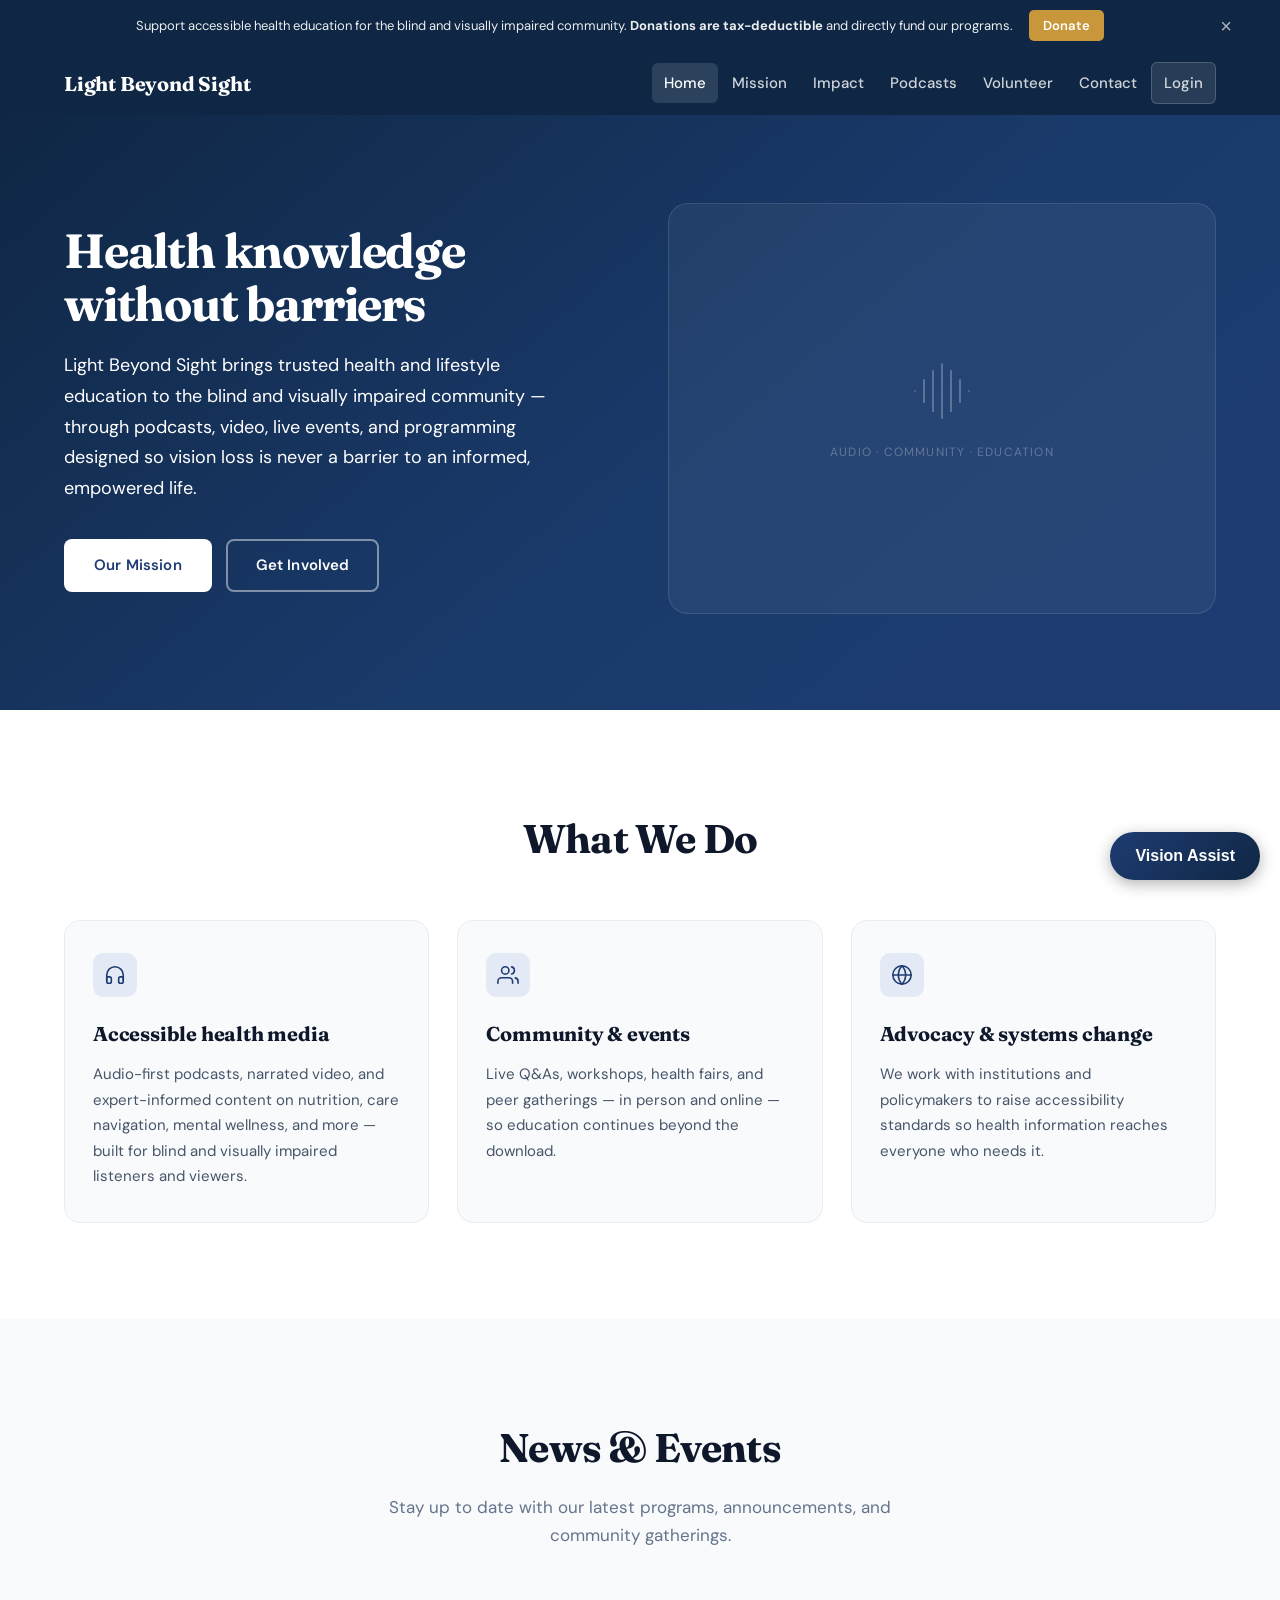
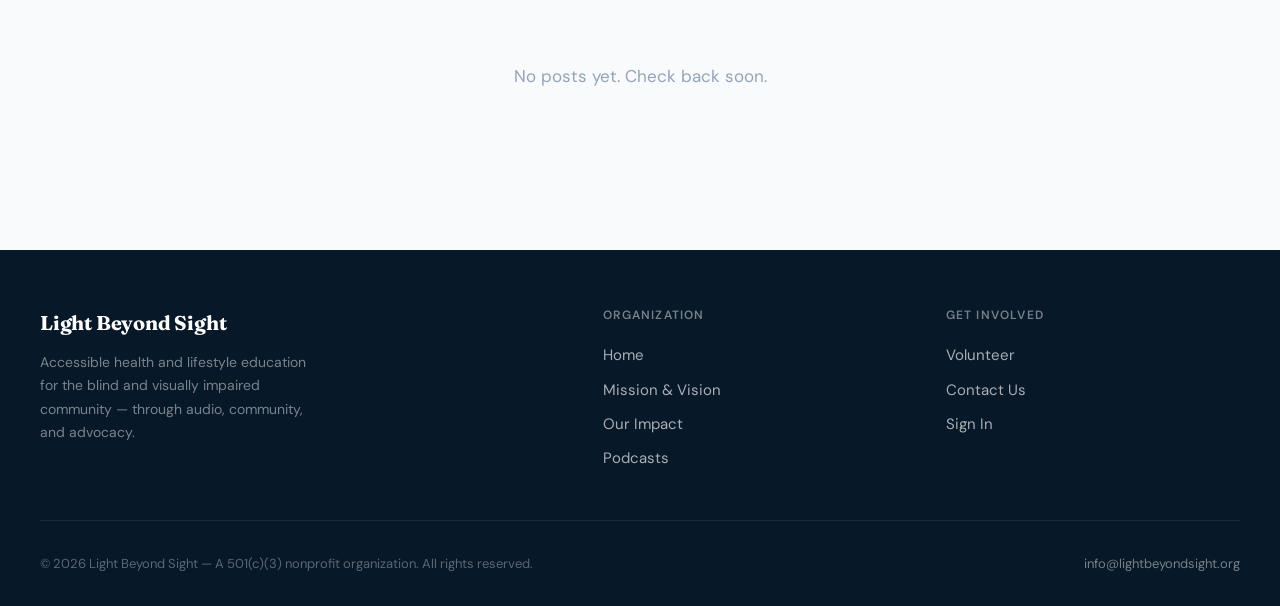
==== index.html @ b3042399 "Add podcasts page, fix login form, sync nav/footer site-wide - New podcasts.html: admin-only Add Epi" ====
<!DOCTYPE html>
<html lang="en">
<head>
    <meta charset="UTF-8">
    <meta name="viewport" content="width=device-width, initial-scale=1.0">
    <title>Light Beyond Sight — Accessible Health Education</title>
    <link rel="stylesheet" href="styles.css">
</head>
<body>
    <a href="#main" class="skip-nav">Skip to main content</a>

    <div class="donation-banner" id="donationBanner">
        <div class="donation-banner-inner">
            <p>Support accessible health education for the blind and visually impaired community. <strong>Donations are tax-deductible</strong> and directly fund our programs.</p>
            <a href="contact.html" class="donation-banner-link">Donate</a>
            <button class="donation-banner-close" id="donationBannerClose" aria-label="Dismiss donation banner">&times;</button>
        </div>
    </div>

    <header>
        <nav class="navbar">
            <div class="nav-container">
                <div class="logo">
                    <h1>Light Beyond Sight</h1>
                </div>
                <button class="nav-toggle" aria-label="Open navigation" aria-expanded="false" aria-controls="navMenu">
                    <span class="hamburger-line"></span>
                    <span class="hamburger-line"></span>
                    <span class="hamburger-line"></span>
                </button>
                <ul class="nav-menu" id="navMenu">
                    <li><a href="index.html" class="active">Home</a></li>
                    <li><a href="mission.html">Mission</a></li>
                    <li><a href="impact.html">Impact</a></li>
                    <li><a href="podcasts.html">Podcasts</a></li>
                    <li><a href="volunteer.html">Volunteer</a></li>
                    <li><a href="contact.html">Contact</a></li>
                    <li><a href="login.html" class="nav-login">Login</a></li>
                </ul>
            </div>
        </nav>
    </header>

    <main id="main">
        <section class="hero">
            <div class="hero-with-image">
                <div class="hero-content">
                    <h2 class="reveal">Health knowledge without barriers</h2>
                    <p class="reveal reveal-delay-1">Light Beyond Sight brings trusted health and lifestyle education to the blind and visually impaired community — through podcasts, video, live events, and programming designed so vision loss is never a barrier to an informed, empowered life.</p>
                    <div class="hero-buttons reveal reveal-delay-2">
                        <a href="mission.html" class="btn btn-primary">Our Mission</a>
                        <a href="volunteer.html" class="btn btn-secondary">Get Involved</a>
                    </div>
                </div>
                <div class="hero-visual reveal reveal-delay-2" aria-hidden="true">
                    <div class="hero-visual-inner">
                        <svg viewBox="0 0 64 64" stroke-linecap="round">
                            <line x1="8" y1="32" x2="8" y2="32"/>
                            <line x1="16" y1="22" x2="16" y2="42"/>
                            <line x1="24" y1="14" x2="24" y2="50"/>
                            <line x1="32" y1="8" x2="32" y2="56"/>
                            <line x1="40" y1="14" x2="40" y2="50"/>
                            <line x1="48" y1="22" x2="48" y2="42"/>
                            <line x1="56" y1="32" x2="56" y2="32"/>
                        </svg>
                        <span>Audio &middot; Community &middot; Education</span>
                    </div>
                </div>
            </div>
        </section>

        <section class="features">
            <div class="container">
                <div class="section-header reveal">
                    <h2>What We Do</h2>
                </div>
                <div class="feature-grid">
                    <div class="feature-card reveal reveal-delay-1">
                        <div class="feature-card-icon">
                            <svg viewBox="0 0 24 24" aria-hidden="true">
                                <path d="M3 18v-6a9 9 0 0 1 18 0v6"/>
                                <path d="M21 19a2 2 0 0 1-2 2h-1a2 2 0 0 1-2-2v-3a2 2 0 0 1 2-2h3z"/>
                                <path d="M3 19a2 2 0 0 0 2 2h1a2 2 0 0 0 2-2v-3a2 2 0 0 0-2-2H3z"/>
                            </svg>
                        </div>
                        <h3>Accessible health media</h3>
                        <p>Audio-first podcasts, narrated video, and expert-informed content on nutrition, care navigation, mental wellness, and more — built for blind and visually impaired listeners and viewers.</p>
                    </div>
                    <div class="feature-card reveal reveal-delay-2">
                        <div class="feature-card-icon">
                            <svg viewBox="0 0 24 24" aria-hidden="true">
                                <path d="M17 21v-2a4 4 0 0 0-4-4H5a4 4 0 0 0-4 4v2"/>
                                <circle cx="9" cy="7" r="4"/>
                                <path d="M23 21v-2a4 4 0 0 0-3-3.87"/>
                                <path d="M16 3.13a4 4 0 0 1 0 7.75"/>
                            </svg>
                        </div>
                        <h3>Community &amp; events</h3>
                        <p>Live Q&amp;As, workshops, health fairs, and peer gatherings — in person and online — so education continues beyond the download.</p>
                    </div>
                    <div class="feature-card reveal reveal-delay-3">
                        <div class="feature-card-icon">
                            <svg viewBox="0 0 24 24" aria-hidden="true">
                                <circle cx="12" cy="12" r="10"/>
                                <line x1="2" y1="12" x2="22" y2="12"/>
                                <path d="M12 2a15.3 15.3 0 0 1 4 10 15.3 15.3 0 0 1-4 10 15.3 15.3 0 0 1-4-10 15.3 15.3 0 0 1 4-10z"/>
                            </svg>
                        </div>
                        <h3>Advocacy &amp; systems change</h3>
                        <p>We work with institutions and policymakers to raise accessibility standards so health information reaches everyone who needs it.</p>
                    </div>
                </div>
            </div>
        </section>

        <section class="news-events">
            <div class="container">
                <div class="section-header reveal">
                    <h2>News &amp; Events</h2>
                    <p>Stay up to date with our latest programs, announcements, and community gatherings.</p>
                </div>

                <!-- Admin: Add Post button (shown only when logged in as admin) -->
                <div class="admin-bar" id="newsAdminBar" style="display:none;">
                    <button class="btn btn-dark" id="addPostBtn">+ Add Post</button>
                </div>

                <!-- Admin: Create Post form (hidden by default) -->
                <div class="admin-form" id="addPostForm" style="display:none;">
                    <h3>Create a Post</h3>
                    <form id="postForm" novalidate>
                        <div class="form-row">
                            <div class="form-group">
                                <label for="postType">Category *</label>
                                <select id="postType" required>
                                    <option value="news">News / Announcement</option>
                                    <option value="event">Upcoming Event</option>
                                    <option value="volunteer">Volunteer</option>
                                </select>
                            </div>
                            <div class="form-group">
                                <label for="postDate">Date *</label>
                                <input type="date" id="postDate" required>
                            </div>
                        </div>
                        <div class="form-group">
                            <label for="postTitle">Title *</label>
                            <input type="text" id="postTitle" placeholder="Post headline" required>
                        </div>
                        <div class="form-group">
                            <label for="postBody">Body *</label>
                            <textarea id="postBody" rows="4" placeholder="Post description..." required></textarea>
                        </div>
                        <div class="form-row">
                            <div class="form-group">
                                <label for="postLinkText">Link text</label>
                                <input type="text" id="postLinkText" placeholder="e.g. Learn more">
                            </div>
                            <div class="form-group">
                                <label for="postLink">Link URL</label>
                                <input type="text" id="postLink" placeholder="e.g. contact.html">
                            </div>
                        </div>
                        <div class="cta-buttons" style="justify-content:flex-start; gap:0.75rem; margin-top:0.5rem;">
                            <button type="submit" class="btn btn-dark">Publish Post</button>
                            <button type="button" class="btn btn-outline" id="cancelPostBtn">Cancel</button>
                        </div>
                    </form>
                </div>

                <!-- Posts rendered here by JS -->
                <div class="news-grid" id="newsGrid" style="display:none;"></div>
                <div class="news-empty" id="newsEmpty" style="display:none;">
                    <p>No posts yet. Check back soon.</p>
                </div>
            </div>
        </section>
    </main>

    <footer>
        <div class="footer-inner">
            <div class="footer-brand">
                <h2>Light Beyond Sight</h2>
                <p>Accessible health and lifestyle education for the blind and visually impaired community — through audio, community, and advocacy.</p>
            </div>
            <div class="footer-col">
                <h3>Organization</h3>
                <ul>
                    <li><a href="index.html">Home</a></li>
                    <li><a href="mission.html">Mission &amp; Vision</a></li>
                    <li><a href="impact.html">Our Impact</a></li>
                    <li><a href="podcasts.html">Podcasts</a></li>
                </ul>
            </div>
            <div class="footer-col">
                <h3>Get Involved</h3>
                <ul>
                    <li><a href="volunteer.html">Volunteer</a></li>
                    <li><a href="contact.html">Contact Us</a></li>
                    <li><a href="login.html">Sign In</a></li>
                </ul>
            </div>
        </div>
        <div class="footer-bottom">
            <p>&copy; 2026 Light Beyond Sight &mdash; A 501(c)(3) nonprofit organization. All rights reserved.</p>
            <a href="mailto:info@lightbeyondsight.org">info@lightbeyondsight.org</a>
        </div>
    </footer>

    <script src="main.js"></script>
    <script src="vision-assist.js"></script>
    <script>
    (function () {
        var isAdmin = window.LBSAuth && window.LBSAuth.isAdmin();

        if (isAdmin) {
            document.getElementById('newsAdminBar').style.display = 'flex';
        }

        function esc(str) {
            var d = document.createElement('div');
            d.textContent = String(str);
            return d.innerHTML;
        }

        function fmtDate(str) {
            try {
                var d = new Date(str + 'T00:00:00');
                return d.toLocaleDateString('en-US', { year: 'numeric', month: 'long', day: 'numeric' });
            } catch (e) { return str; }
        }

        function renderPosts() {
            var posts = window.LBSPosts ? window.LBSPosts.get() : [];
            var grid  = document.getElementById('newsGrid');
            var empty = document.getElementById('newsEmpty');

            if (!posts.length) {
                grid.style.display = 'none';
                empty.style.display = 'block';
                return;
            }

            empty.style.display = 'none';
            grid.style.display  = 'grid';

            grid.innerHTML = posts.map(function (p) {
                var tagClass = p.type === 'event'     ? 'news-tag--event'
                             : p.type === 'volunteer' ? 'news-tag--volunteer'
                             : 'news-tag--news';
                var tagLabel = p.type === 'event'     ? 'Event'
                             : p.type === 'volunteer' ? 'Volunteer'
                             : 'News';
                var deleteBtn = isAdmin
                    ? '<button class="news-delete-btn" data-id="' + p.id + '">Remove</button>'
                    : '';
                var linkHtml = p.link
                    ? '<a href="' + esc(p.link) + '" class="news-link">' + esc(p.linkText || 'Learn more') + '</a>'
                    : '';
                return '<article class="news-card">' +
                    '<div class="news-card-meta">' +
                        '<span class="news-tag ' + tagClass + '">' + tagLabel + '</span>' +
                        '<time datetime="' + esc(p.date) + '">' + fmtDate(p.date) + '</time>' +
                        deleteBtn +
                    '</div>' +
                    '<h3>' + esc(p.title) + '</h3>' +
                    '<p>' + esc(p.body) + '</p>' +
                    linkHtml +
                '</article>';
            }).join('');

            if (isAdmin) {
                grid.querySelectorAll('.news-delete-btn').forEach(function (btn) {
                    btn.addEventListener('click', function () {
                        if (confirm('Remove this post?')) {
                            window.LBSPosts.remove(btn.dataset.id);
                            renderPosts();
                        }
                    });
                });
            }
        }

        // Toggle add-post form
        var addPostBtn    = document.getElementById('addPostBtn');
        var addPostForm   = document.getElementById('addPostForm');
        var cancelPostBtn = document.getElementById('cancelPostBtn');

        if (addPostBtn) {
            addPostBtn.addEventListener('click', function () {
                addPostForm.style.display = addPostForm.style.display === 'none' ? 'block' : 'none';
                if (addPostForm.style.display === 'block') addPostBtn.textContent = '— Close';
                else addPostBtn.textContent = '+ Add Post';
            });
        }

        if (cancelPostBtn) {
            cancelPostBtn.addEventListener('click', function () {
                addPostForm.style.display = 'none';
                if (addPostBtn) addPostBtn.textContent = '+ Add Post';
            });
        }

        var postForm = document.getElementById('postForm');
        if (postForm) {
            postForm.addEventListener('submit', function (e) {
                e.preventDefault();
                window.LBSPosts.add({
                    type:     document.getElementById('postType').value,
                    date:     document.getElementById('postDate').value,
                    title:    document.getElementById('postTitle').value,
                    body:     document.getElementById('postBody').value,
                    linkText: document.getElementById('postLinkText').value,
                    link:     document.getElementById('postLink').value
                });
                postForm.reset();
                addPostForm.style.display = 'none';
                if (addPostBtn) addPostBtn.textContent = '+ Add Post';
                renderPosts();
            });
        }

        renderPosts();
    })();
    </script>
</body>
</html>
---- styles.css ----
@import url('https://fonts.googleapis.com/css2?family=DM+Sans:ital,opsz,wght@0,9..40,400;0,9..40,500;0,9..40,600;0,9..40,700&family=Fraunces:ital,opsz,wght@0,9..144,600;0,9..144,700&display=swap');

/* ---- Reset ---- */
*, *::before, *::after { margin: 0; padding: 0; box-sizing: border-box; }
html { scroll-behavior: smooth; }

body {
    font-family: 'DM Sans', -apple-system, BlinkMacSystemFont, 'Segoe UI', sans-serif;
    line-height: 1.65;
    color: #1e293b;
    background-color: #ffffff;
}

h1, h2, h3, h4, h5, h6 {
    font-family: 'Fraunces', Georgia, serif;
}

.container {
    max-width: 1200px;
    margin: 0 auto;
    padding: 0 24px;
}

/* ---- Accessibility ---- */
.skip-nav {
    position: absolute;
    top: -120%;
    left: 1rem;
    z-index: 9999;
    background: #1e3c72;
    color: #fff;
    padding: 0.5rem 1.125rem;
    border-radius: 0 0 8px 8px;
    font-size: 0.875rem;
    font-weight: 600;
    text-decoration: none;
    transition: top 0.2s ease;
}
.skip-nav:focus { top: 0; }

/* ---- Donation Banner ---- */
.donation-banner {
    background: #0f2744;
    color: #fff;
    padding: 0.625rem 1.5rem;
    position: relative;
    z-index: 1100;
}

.donation-banner-inner {
    max-width: 1200px;
    margin: 0 auto;
    display: flex;
    align-items: center;
    justify-content: center;
    gap: 1rem;
    padding-right: 2.5rem;
    flex-wrap: wrap;
    position: relative;
}

.donation-banner-inner p {
    font-size: 0.8125rem;
    line-height: 1.5;
    margin: 0;
    opacity: 0.92;
}

.donation-banner-link {
    display: inline-block;
    background: #c9973b;
    color: #fff;
    text-decoration: none;
    padding: 0.3rem 0.9rem;
    border-radius: 5px;
    font-size: 0.8125rem;
    font-weight: 600;
    letter-spacing: 0.01em;
    white-space: nowrap;
    flex-shrink: 0;
    transition: background 0.2s ease;
}
.donation-banner-link:hover { background: #b8852e; }

.donation-banner-close {
    position: absolute;
    right: 0;
    top: 50%;
    transform: translateY(-50%);
    background: none;
    border: none;
    color: rgba(255,255,255,0.65);
    cursor: pointer;
    font-size: 1.25rem;
    line-height: 1;
    padding: 0.375rem 0.5rem;
    border-radius: 4px;
    transition: color 0.2s, background 0.2s;
}
.donation-banner-close:hover {
    color: #fff;
    background: rgba(255,255,255,0.1);
}

/* ---- Scroll reveal ---- */
.reveal {
    opacity: 0;
    transform: translateY(18px);
    transition: opacity 0.55s ease-out, transform 0.55s ease-out;
}
.reveal.revealed { opacity: 1; transform: translateY(0); }
.reveal-delay-1 { transition-delay: 0.1s; }
.reveal-delay-2 { transition-delay: 0.2s; }
.reveal-delay-3 { transition-delay: 0.3s; }
.reveal-delay-4 { transition-delay: 0.4s; }

@media (prefers-reduced-motion: reduce) {
    .reveal { opacity: 1; transform: none; transition: none; }
}

/* ---- Navigation ---- */
.navbar {
    background: #0f2744;
    color: white;
    position: sticky;
    top: 0;
    z-index: 1000;
    transition: box-shadow 0.3s ease;
}
.navbar.scrolled { box-shadow: 0 2px 24px rgba(0,0,0,0.22); }

.nav-container {
    max-width: 1200px;
    margin: 0 auto;
    padding: 0 24px;
    display: flex;
    justify-content: space-between;
    align-items: center;
    height: 64px;
}

.logo { display: flex; align-items: center; }
.logo h1 {
    font-size: 1.25rem;
    font-weight: 700;
    color: white;
    letter-spacing: -0.01em;
}

.nav-menu {
    display: flex;
    list-style: none;
    gap: 0.125rem;
    align-items: center;
}

.nav-menu a {
    color: rgba(255,255,255,0.8);
    text-decoration: none;
    font-size: 0.9375rem;
    font-weight: 500;
    padding: 0.5rem 0.75rem;
    border-radius: 6px;
    transition: color 0.2s, background 0.2s;
    display: block;
}
.nav-menu a:hover { color: #fff; background: rgba(255,255,255,0.08); }
.nav-menu a.active { color: #fff; background: rgba(255,255,255,0.12); }

.nav-login {
    background: rgba(255,255,255,0.1) !important;
    border: 1px solid rgba(255,255,255,0.18) !important;
}
.nav-login:hover { background: rgba(255,255,255,0.18) !important; }
.nav-login.active { background: rgba(255,255,255,0.18) !important; }

/* Hamburger */
.nav-toggle {
    display: none;
    flex-direction: column;
    justify-content: center;
    gap: 5px;
    width: 38px;
    height: 38px;
    background: none;
    border: none;
    cursor: pointer;
    padding: 6px;
    border-radius: 6px;
    transition: background 0.2s;
    flex-shrink: 0;
}
.nav-toggle:hover { background: rgba(255,255,255,0.1); }

.hamburger-line {
    display: block;
    width: 22px;
    height: 2px;
    background: rgba(255,255,255,0.88);
    border-radius: 2px;
    transition: transform 0.3s ease, opacity 0.3s ease;
}
.nav-open .hamburger-line:nth-child(1) { transform: translateY(7px) rotate(45deg); }
.nav-open .hamburger-line:nth-child(2) { opacity: 0; }
.nav-open .hamburger-line:nth-child(3) { transform: translateY(-7px) rotate(-45deg); }

/* ---- Hero ---- */
.hero {
    background: linear-gradient(140deg, #0f2744 0%, #1a3a6b 55%, #1e3c72 100%);
    color: white;
    padding: 88px 0 96px;
}

.hero-with-image {
    display: grid;
    grid-template-columns: 1fr 1fr;
    gap: 3.5rem;
    align-items: center;
    max-width: 1200px;
    margin: 0 auto;
    padding: 0 24px;
}

.hero-content { position: relative; z-index: 1; }

.hero-content h2 {
    font-size: clamp(2rem, 4.5vw, 3rem);
    margin-bottom: 1.25rem;
    font-weight: 700;
    letter-spacing: -0.025em;
    line-height: 1.1;
}
.hero-content p {
    font-size: 1.125rem;
    margin-bottom: 2.25rem;
    max-width: 520px;
    opacity: 0.88;
    line-height: 1.7;
}
.hero-buttons { display: flex; gap: 0.875rem; flex-wrap: wrap; }

.hero-visual {
    position: relative;
    border-radius: 20px;
    overflow: hidden;
    aspect-ratio: 4/3;
    background: rgba(255,255,255,0.05);
    border: 1px solid rgba(255,255,255,0.1);
    display: flex;
    align-items: center;
    justify-content: center;
}

.hero-visual-inner {
    text-align: center;
    opacity: 0.3;
    pointer-events: none;
    user-select: none;
}

.hero-visual-inner svg {
    width: 72px;
    height: 72px;
    stroke: #fff;
    fill: none;
    stroke-width: 1.5;
    stroke-linecap: round;
    display: block;
    margin: 0 auto 1rem;
}

.hero-visual-inner span {
    display: block;
    font-size: 0.75rem;
    color: rgba(255,255,255,0.9);
    letter-spacing: 0.1em;
    text-transform: uppercase;
    font-family: 'DM Sans', sans-serif;
}

/* ---- Buttons ---- */
.btn {
    display: inline-block;
    padding: 0.75rem 1.75rem;
    text-decoration: none;
    border-radius: 8px;
    font-weight: 600;
    font-size: 0.9375rem;
    transition: all 0.25s ease;
    border: 2px solid transparent;
    cursor: pointer;
    letter-spacing: 0.01em;
}

.btn-primary {
    background: #fff;
    color: #1e3c72;
}
.btn-primary:hover {
    background: #f1f5f9;
    transform: translateY(-2px);
    box-shadow: 0 6px 18px rgba(0,0,0,0.14);
}

.btn-secondary {
    background: transparent;
    color: #fff;
    border-color: rgba(255,255,255,0.45);
}
.btn-secondary:hover {
    background: rgba(255,255,255,0.1);
    border-color: rgba(255,255,255,0.75);
}

.btn-dark {
    background: #1e3c72;
    color: #fff;
    border-color: transparent;
}
.btn-dark:hover {
    background: #162d58;
    transform: translateY(-2px);
    box-shadow: 0 6px 18px rgba(30,60,114,0.25);
}

.btn-outline {
    background: transparent;
    color: #1e3c72;
    border-color: #1e3c72;
}
.btn-outline:hover {
    background: #1e3c72;
    color: #fff;
}

.btn-full { width: 100%; text-align: center; }

/* ---- Section Header ---- */
.section-header {
    text-align: center;
    margin-bottom: 3rem;
}
.section-header h2 {
    font-size: clamp(1.75rem, 4vw, 2.5rem);
    color: #0f172a;
    letter-spacing: -0.02em;
    margin-bottom: 0.75rem;
}
.section-header p {
    font-size: 1.0625rem;
    color: #64748b;
    max-width: 560px;
    margin: 0 auto;
    line-height: 1.7;
}

/* ---- Features / What We Do ---- */
.features {
    padding: 96px 24px;
    background: #fff;
}

.feature-grid {
    display: grid;
    grid-template-columns: repeat(auto-fit, minmax(280px, 1fr));
    gap: 1.75rem;
}

.feature-card {
    padding: 2rem 1.75rem;
    border-radius: 16px;
    background: #f8fafc;
    border: 1px solid #e8edf5;
    transition: transform 0.3s ease, box-shadow 0.3s ease, border-color 0.3s ease;
}
.feature-card:hover {
    transform: translateY(-5px);
    box-shadow: 0 12px 32px rgba(15,39,68,0.08);
    border-color: rgba(30,60,114,0.18);
}

.feature-card-icon {
    width: 44px;
    height: 44px;
    background: #e4eaf5;
    border-radius: 10px;
    display: flex;
    align-items: center;
    justify-content: center;
    margin-bottom: 1.25rem;
    flex-shrink: 0;
}
.feature-card-icon svg {
    width: 22px;
    height: 22px;
    stroke: #1e3c72;
    fill: none;
    stroke-width: 1.75;
    stroke-linecap: round;
    stroke-linejoin: round;
}

.feature-card h3 {
    font-size: 1.25rem;
    color: #0f172a;
    margin-bottom: 0.75rem;
    letter-spacing: -0.01em;
}
.feature-card p {
    color: #475569;
    line-height: 1.7;
    font-size: 0.9375rem;
}

/* ---- Image Placeholders (legacy / generic) ---- */
.img-placeholder {
    position: relative;
    background: #f1f5f9;
    border-radius: 12px;
    display: flex;
    align-items: center;
    justify-content: center;
    overflow: hidden;
}

.img-placeholder.hero-img  { aspect-ratio: 21/9; min-height: 260px; }
.img-placeholder.card-img  { aspect-ratio: 16/10; min-height: 170px; }
.img-placeholder.square    { aspect-ratio: 1; }
.img-placeholder.wide      { aspect-ratio: 2/1; }

.img-placeholder .placeholder-icon  { display: none; }
.img-placeholder .placeholder-label {
    font-size: 0.75rem;
    font-weight: 500;
    color: #94a3b8;
    text-transform: uppercase;
    letter-spacing: 0.08em;
}

/* ---- Page Header ---- */
.page-header {
    background: linear-gradient(140deg, #0f2744 0%, #1e3c72 100%);
    color: white;
    padding: 72px 24px 80px;
    text-align: center;
}
.page-header h1 {
    font-size: clamp(2rem, 5vw, 3rem);
    margin-bottom: 0.875rem;
    letter-spacing: -0.025em;
    line-height: 1.1;
}
.subtitle {
    font-size: 1.125rem;
    opacity: 0.85;
    max-width: 560px;
    margin: 0 auto;
}

/* ---- Content Section ---- */
.content-section { padding: 80px 24px; }

/* ---- Impact Prose ---- */
.impact-prose {
    max-width: 740px;
    margin: 0 auto;
}
.impact-prose p {
    margin-bottom: 1.5rem;
    font-size: 1.0625rem;
    line-height: 1.8;
    color: #1e293b;
}
.impact-prose p:last-child { margin-bottom: 0; }

.impact-prose .impact-chunk { margin-bottom: 3rem; }
.impact-prose .impact-chunk:last-child { margin-bottom: 0; }

.impact-prose .impact-chunk h2 {
    font-size: clamp(1.25rem, 3vw, 1.625rem);
    color: #1e3c72;
    margin-bottom: 1rem;
    line-height: 1.3;
    letter-spacing: -0.015em;
}
.impact-prose .impact-chunk p { margin-bottom: 0; }

.horizons-heading {
    margin-top: 1.75rem;
    margin-bottom: 1rem;
    font-size: 1rem;
    color: #1e3c72;
    font-family: 'DM Sans', sans-serif;
    font-weight: 600;
}

.horizons-list { list-style: none; padding-left: 0; margin: 0; }
.horizons-list li {
    padding: 1rem 1.25rem;
    margin-bottom: 0.625rem;
    border-left: 3px solid #1e3c72;
    background: #f8fafc;
    border-radius: 0 10px 10px 0;
    font-size: 1rem;
    line-height: 1.65;
    color: #1e293b;
}
.horizons-list li:last-child { margin-bottom: 0; }

/* ---- Mission Page ---- */
.mission-content { max-width: 860px; margin: 0 auto; }

.mission-card {
    background: #fff;
    padding: 2.5rem;
    margin-bottom: 1.75rem;
    border-radius: 16px;
    border: 1px solid #e2e8f0;
    box-shadow: 0 2px 12px rgba(0,0,0,0.04);
    transition: box-shadow 0.3s ease;
}
.mission-card:hover { box-shadow: 0 8px 28px rgba(0,0,0,0.07); }
.mission-card:last-child { margin-bottom: 0; }

.mission-card h2 {
    color: #1e3c72;
    margin-bottom: 1.25rem;
    font-size: clamp(1.5rem, 3vw, 2rem);
    letter-spacing: -0.02em;
}
.mission-card p {
    margin-bottom: 1rem;
    font-size: 1.0625rem;
    line-height: 1.8;
    color: #1e293b;
}
.mission-card p:last-child { margin-bottom: 0; }

.values-grid {
    display: grid;
    grid-template-columns: repeat(auto-fit, minmax(240px, 1fr));
    gap: 1.25rem;
    margin-top: 2rem;
}
.value-item {
    padding: 1.5rem;
    background: #f8fafc;
    border: 1px solid #e2e8f0;
    border-radius: 12px;
}
.value-item h3 { color: #1e3c72; margin-bottom: 0.5rem; font-size: 1.0625rem; }

.approach-list { list-style: none; padding-left: 0; }
.approach-list li {
    padding: 0.875rem 1rem 0.875rem 1.25rem;
    margin-bottom: 0.625rem;
    background: #f8fafc;
    border-left: 3px solid #1e3c72;
    border-radius: 0 8px 8px 0;
    font-size: 1rem;
    color: #1e293b;
}

/* ---- Volunteer ---- */
.volunteer-intro { text-align: center; max-width: 760px; margin: 0 auto 3.5rem; }
.volunteer-intro h2 {
    font-size: clamp(1.75rem, 4vw, 2.25rem);
    color: #0f172a;
    margin-bottom: 1rem;
    letter-spacing: -0.02em;
}
.volunteer-intro p {
    font-size: 1.0625rem;
    line-height: 1.75;
    margin-bottom: 0.75rem;
    color: #475569;
}
.volunteer-intro p:last-child { margin-bottom: 0; }

.opportunities-grid {
    display: grid;
    grid-template-columns: repeat(auto-fit, minmax(320px, 1fr));
    gap: 1.75rem;
    margin-bottom: 4rem;
}

.opportunity-card {
    background: #fff;
    padding: 1.75rem;
    border-radius: 16px;
    border: 1px solid #e2e8f0;
    box-shadow: 0 2px 10px rgba(0,0,0,0.04);
    transition: transform 0.3s ease, box-shadow 0.3s ease, border-color 0.3s ease;
}
.opportunity-card:hover {
    transform: translateY(-5px);
    box-shadow: 0 12px 30px rgba(15,39,68,0.09);
    border-color: rgba(30,60,114,0.18);
}

.opportunity-card .img-placeholder { margin-bottom: 1.25rem; }

.opportunity-card h3 {
    color: #0f172a;
    margin-bottom: 0.375rem;
    font-size: 1.25rem;
    letter-spacing: -0.01em;
}
.time-commitment {
    color: #2a5298;
    font-weight: 600;
    font-size: 0.875rem;
    margin-bottom: 0.75rem;
}

.opportunity-details { list-style: none; padding-left: 0; margin-top: 1rem; }
.opportunity-details li {
    padding: 0.375rem 0 0.375rem 1.25rem;
    position: relative;
    color: #475569;
    font-size: 0.9375rem;
}
.opportunity-details li::before {
    content: "";
    position: absolute;
    left: 0;
    top: 0.75rem;
    width: 6px;
    height: 6px;
    background: #1e3c72;
    border-radius: 50%;
}

/* ---- Volunteer Benefits ---- */
.volunteer-benefits { background: #f8fafc; padding: 80px 24px; }
.volunteer-benefits h2 {
    text-align: center;
    font-size: clamp(1.75rem, 4vw, 2.25rem);
    margin-bottom: 2.5rem;
    color: #0f172a;
    letter-spacing: -0.02em;
}

.benefits-grid {
    display: grid;
    grid-template-columns: repeat(auto-fit, minmax(280px, 1fr));
    gap: 1.5rem;
}
.benefit-item {
    background: #fff;
    padding: 1.75rem;
    border-radius: 14px;
    border: 1px solid #e2e8f0;
    box-shadow: 0 2px 8px rgba(0,0,0,0.03);
}
.benefit-item h3 { color: #1e3c72; margin-bottom: 0.625rem; font-size: 1.125rem; }
.benefit-item p { color: #475569; font-size: 0.9375rem; line-height: 1.65; }

/* ---- Volunteer Application ---- */
.volunteer-application { padding: 80px 24px; }
.volunteer-application h2 {
    text-align: center;
    font-size: clamp(1.75rem, 4vw, 2.25rem);
    margin-bottom: 0.875rem;
    color: #0f172a;
    letter-spacing: -0.02em;
}
.volunteer-application > .container > p {
    text-align: center;
    font-size: 1.0625rem;
    margin-bottom: 3rem;
    max-width: 660px;
    margin-left: auto;
    margin-right: auto;
    color: #475569;
    line-height: 1.7;
}

.application-steps {
    display: grid;
    grid-template-columns: repeat(auto-fit, minmax(240px, 1fr));
    gap: 1.75rem;
    margin-bottom: 3rem;
}
.step {
    text-align: center;
    padding: 2rem 1.5rem;
    background: #f8fafc;
    border-radius: 14px;
    border: 1px solid #e2e8f0;
}
.step-number {
    width: 52px;
    height: 52px;
    background: #1e3c72;
    color: white;
    border-radius: 50%;
    display: flex;
    align-items: center;
    justify-content: center;
    font-size: 1.25rem;
    font-weight: 700;
    margin: 0 auto 1rem;
    font-family: 'DM Sans', sans-serif;
}
.step h3 { color: #0f172a; margin-bottom: 0.5rem; font-size: 1.125rem; }
.step p { color: #475569; font-size: 0.9375rem; line-height: 1.65; }

/* ---- Contact ---- */
.contact-wrapper {
    display: grid;
    grid-template-columns: 1fr 1fr;
    gap: 3rem;
    margin-bottom: 4rem;
}

.contact-info h2 {
    color: #0f172a;
    margin-bottom: 1rem;
    font-size: 2rem;
    letter-spacing: -0.02em;
}
.contact-info > p {
    margin-bottom: 2rem;
    font-size: 1.0625rem;
    line-height: 1.75;
    color: #475569;
}

.contact-details { display: flex; flex-direction: column; gap: 1.75rem; }

.contact-item { display: flex; gap: 1.25rem; align-items: flex-start; }

.contact-item-icon {
    width: 40px;
    height: 40px;
    background: #e4eaf5;
    border-radius: 10px;
    display: flex;
    align-items: center;
    justify-content: center;
    flex-shrink: 0;
}
.contact-item-icon svg {
    width: 18px;
    height: 18px;
    stroke: #1e3c72;
    fill: none;
    stroke-width: 1.75;
    stroke-linecap: round;
    stroke-linejoin: round;
}

.contact-item h3 { color: #0f172a; margin-bottom: 0.375rem; font-size: 1.0625rem; }
.contact-item p { margin-bottom: 0.375rem; color: #475569; font-size: 0.9375rem; }

.social-links { display: flex; gap: 0.625rem; flex-wrap: wrap; margin-top: 0.625rem; }
.social-link {
    color: #1e3c72;
    text-decoration: none;
    padding: 0.375rem 0.875rem;
    border: 1px solid #cbd5e1;
    border-radius: 6px;
    font-size: 0.875rem;
    font-weight: 500;
    transition: all 0.2s ease;
}
.social-link:hover { background: #1e3c72; color: white; border-color: #1e3c72; }

.contact-form-container {
    background: #f8fafc;
    padding: 2.5rem;
    border-radius: 16px;
    border: 1px solid #e2e8f0;
    box-shadow: 0 2px 14px rgba(0,0,0,0.04);
}
.contact-form-container h2 {
    color: #0f172a;
    margin-bottom: 1.5rem;
    font-size: 1.75rem;
    letter-spacing: -0.02em;
}

/* ---- Forms ---- */
.form-group { margin-bottom: 1.375rem; }
.form-group label {
    display: block;
    margin-bottom: 0.4rem;
    color: #0f172a;
    font-weight: 600;
    font-size: 0.9375rem;
}
.form-group input,
.form-group select,
.form-group textarea {
    width: 100%;
    padding: 0.6875rem 0.875rem;
    border: 1px solid #cbd5e1;
    border-radius: 8px;
    font-size: 1rem;
    font-family: inherit;
    background: #fff;
    color: #0f172a;
    transition: border-color 0.2s ease, box-shadow 0.2s ease;
}
.form-group input:focus,
.form-group select:focus,
.form-group textarea:focus {
    outline: none;
    border-color: #1e3c72;
    box-shadow: 0 0 0 3px rgba(30,60,114,0.11);
}

/* ---- Login ---- */
.login-wrapper {
    display: grid;
    grid-template-columns: repeat(auto-fit, minmax(320px, 1fr));
    gap: 2.5rem;
    max-width: 860px;
    margin: 0 auto;
}
.login-card {
    background: #fff;
    padding: 2.5rem;
    border-radius: 16px;
    border: 1px solid #e2e8f0;
    box-shadow: 0 2px 14px rgba(0,0,0,0.04);
}
.login-card h2 {
    color: #0f172a;
    margin-bottom: 0.625rem;
    font-size: 1.75rem;
    letter-spacing: -0.02em;
}
.login-description { color: #64748b; margin-bottom: 1.5rem; font-size: 0.9375rem; }

/* ---- CTA Section ---- */
.cta-section {
    background: linear-gradient(135deg, #1e3c72 0%, #2a5298 100%);
    color: white;
    padding: 80px 24px;
    text-align: center;
}
.cta-section h2 {
    font-size: clamp(1.75rem, 4vw, 2.5rem);
    margin-bottom: 1rem;
    letter-spacing: -0.02em;
}
.cta-section p {
    font-size: 1.125rem;
    margin-bottom: 2rem;
    opacity: 0.9;
    max-width: 540px;
    margin-left: auto;
    margin-right: auto;
    line-height: 1.7;
}
.cta-buttons { display: flex; gap: 0.875rem; justify-content: center; flex-wrap: wrap; }

/* ---- Footer ---- */
footer {
    background: #071828;
    color: rgba(255,255,255,0.75);
    padding: 3.5rem 24px 2rem;
}

.footer-inner {
    max-width: 1200px;
    margin: 0 auto;
    display: grid;
    grid-template-columns: 1.75fr 1fr 1fr;
    gap: 3rem;
    padding-bottom: 2.5rem;
    margin-bottom: 2rem;
    border-bottom: 1px solid rgba(255,255,255,0.07);
}

.footer-brand h2 {
    color: #fff;
    font-size: 1.25rem;
    font-weight: 700;
    margin-bottom: 0.75rem;
    letter-spacing: -0.01em;
}
.footer-brand p {
    font-size: 0.875rem;
    line-height: 1.65;
    opacity: 0.62;
    max-width: 280px;
}

.footer-col h3 {
    color: rgba(255,255,255,0.45);
    font-family: 'DM Sans', sans-serif;
    font-size: 0.75rem;
    font-weight: 600;
    letter-spacing: 0.1em;
    text-transform: uppercase;
    margin-bottom: 1rem;
}
.footer-col ul { list-style: none; padding: 0; }
.footer-col li { margin-bottom: 0.5rem; }
.footer-col a {
    color: rgba(255,255,255,0.65);
    text-decoration: none;
    font-size: 0.9375rem;
    transition: color 0.2s;
}
.footer-col a:hover { color: #fff; }

.footer-bottom {
    max-width: 1200px;
    margin: 0 auto;
    display: flex;
    justify-content: space-between;
    align-items: center;
    flex-wrap: wrap;
    gap: 0.75rem;
}
.footer-bottom p { font-size: 0.8125rem; opacity: 0.45; }
.footer-bottom a {
    color: rgba(255,255,255,0.45);
    text-decoration: none;
    font-size: 0.8125rem;
    transition: color 0.2s;
}
.footer-bottom a:hover { color: rgba(255,255,255,0.8); }

/* ---- News & Events ---- */
.news-events {
    padding: 96px 24px;
    background: #f8fafc;
}

.news-grid {
    display: grid;
    grid-template-columns: repeat(auto-fit, minmax(300px, 1fr));
    gap: 1.75rem;
}

.news-card {
    background: #fff;
    padding: 2rem;
    border-radius: 16px;
    border: 1px solid #e2e8f0;
    box-shadow: 0 2px 10px rgba(0,0,0,0.04);
    transition: transform 0.3s ease, box-shadow 0.3s ease;
    display: flex;
    flex-direction: column;
}
.news-card:hover {
    transform: translateY(-4px);
    box-shadow: 0 12px 30px rgba(15,39,68,0.09);
}

.news-card-meta {
    display: flex;
    align-items: center;
    gap: 0.75rem;
    margin-bottom: 1rem;
    flex-wrap: wrap;
}

.news-tag {
    display: inline-block;
    font-size: 0.6875rem;
    font-weight: 700;
    letter-spacing: 0.08em;
    text-transform: uppercase;
    padding: 0.25rem 0.625rem;
    border-radius: 4px;
    font-family: 'DM Sans', sans-serif;
}
.news-tag--event     { background: #1e3c72; color: #fff; }
.news-tag--news      { background: #15803d; color: #fff; }
.news-tag--volunteer { background: #c9973b; color: #fff; }

.news-card-meta time {
    font-size: 0.8125rem;
    color: #94a3b8;
    font-family: 'DM Sans', sans-serif;
}

.news-card h3 {
    font-size: 1.25rem;
    color: #0f172a;
    margin-bottom: 0.75rem;
    letter-spacing: -0.01em;
    line-height: 1.3;
}

.news-card p {
    color: #475569;
    font-size: 0.9375rem;
    line-height: 1.65;
    margin-bottom: 1.5rem;
    flex: 1;
}

.news-link {
    display: inline-flex;
    align-items: center;
    gap: 0.375rem;
    color: #1e3c72;
    text-decoration: none;
    font-size: 0.9375rem;
    font-weight: 600;
    font-family: 'DM Sans', sans-serif;
    transition: gap 0.2s ease;
}
.news-link::after {
    content: '\2192';
    display: inline-block;
    transition: transform 0.2s ease;
}
.news-link:hover::after {
    transform: translateX(4px);
}

/* ---- Admin Controls ---- */
.admin-bar {
    display: flex;
    justify-content: flex-end;
    margin-bottom: 1.75rem;
}

.admin-form {
    background: #f8fafc;
    border: 1px solid #e2e8f0;
    border-radius: 16px;
    padding: 2rem;
    margin-bottom: 2rem;
}

.admin-form h3 {
    color: #0f172a;
    margin-bottom: 1.5rem;
    font-size: 1.25rem;
    letter-spacing: -0.01em;
}

.form-row {
    display: grid;
    grid-template-columns: 1fr 1fr;
    gap: 1rem;
}

.news-empty {
    text-align: center;
    padding: 4rem 2rem;
    color: #94a3b8;
    font-size: 1.0625rem;
    grid-column: 1 / -1;
}

.news-delete-btn {
    background: none;
    border: 1px solid #fca5a5;
    color: #ef4444;
    font-size: 0.6875rem;
    font-weight: 700;
    letter-spacing: 0.05em;
    text-transform: uppercase;
    cursor: pointer;
    padding: 0.2rem 0.5rem;
    border-radius: 4px;
    font-family: 'DM Sans', sans-serif;
    margin-left: auto;
    transition: background 0.2s, color 0.2s;
}
.news-delete-btn:hover { background: #ef4444; color: #fff; border-color: #ef4444; }

/* ---- Podcasts page ---- */
.podcasts-section { padding: 80px 24px; }

.podcast-grid {
    display: grid;
    grid-template-columns: repeat(auto-fit, minmax(320px, 1fr));
    gap: 1.75rem;
    margin-top: 2rem;
}

.podcast-card {
    background: #fff;
    border: 1px solid #e2e8f0;
    border-radius: 16px;
    padding: 1.75rem;
    box-shadow: 0 2px 10px rgba(0,0,0,0.04);
    transition: transform 0.3s ease, box-shadow 0.3s ease;
}
.podcast-card:hover { transform: translateY(-4px); box-shadow: 0 10px 28px rgba(15,39,68,0.08); }

.podcast-card-header {
    display: flex;
    align-items: flex-start;
    justify-content: space-between;
    margin-bottom: 0.75rem;
    gap: 0.5rem;
}

.podcast-meta {
    display: flex;
    gap: 0.75rem;
    align-items: center;
    font-size: 0.8125rem;
    color: #94a3b8;
    font-family: 'DM Sans', sans-serif;
    margin-bottom: 0.75rem;
}

.podcast-card h3 {
    font-size: 1.25rem;
    color: #0f172a;
    letter-spacing: -0.01em;
    margin-bottom: 0.625rem;
    line-height: 1.3;
}

.podcast-card p {
    color: #475569;
    font-size: 0.9375rem;
    line-height: 1.65;
    margin-bottom: 1.25rem;
}

.podcast-audio {
    width: 100%;
    height: 40px;
    border-radius: 6px;
    accent-color: #1e3c72;
}

.podcasts-empty {
    text-align: center;
    padding: 5rem 2rem;
    color: #94a3b8;
    font-size: 1.0625rem;
}

.podcast-ep-number {
    font-size: 0.8125rem;
    font-weight: 600;
    color: #1e3c72;
    font-family: 'DM Sans', sans-serif;
}

.podcast-duration {
    font-size: 0.8125rem;
    color: #94a3b8;
    font-family: 'DM Sans', sans-serif;
    margin-left: auto;
}

@media (max-width: 600px) {
    .form-row { grid-template-columns: 1fr; }
}

/* ---- Content with image layout ---- */
.content-with-image {
    display: flex;
    gap: 2.5rem;
    align-items: center;
    margin-bottom: 2rem;
}
.content-with-image .text-block { flex: 1; }
.content-with-image .img-block { flex: 0 0 42%; }
.content-with-image .img-block .img-placeholder { width: 100%; }

/* ---- Responsive ---- */
@media (max-width: 900px) {
    .footer-inner { grid-template-columns: 1fr 1fr; }
    .footer-brand { grid-column: 1 / -1; }
}

@media (max-width: 768px) {
    .nav-toggle { display: flex; }

    .nav-menu {
        display: none;
        position: absolute;
        top: 64px;
        left: 0;
        right: 0;
        background: #0f2744;
        padding: 0.75rem 1rem 1.25rem;
        flex-direction: column;
        gap: 0.25rem;
        border-top: 1px solid rgba(255,255,255,0.07);
        box-shadow: 0 14px 30px rgba(0,0,0,0.22);
        z-index: 999;
    }
    .nav-open .nav-menu { display: flex; }

    .hero-with-image {
        grid-template-columns: 1fr;
        gap: 2rem;
    }
    .hero-visual { aspect-ratio: 16/7; }

    .contact-wrapper { grid-template-columns: 1fr; }
    .footer-inner { grid-template-columns: 1fr; gap: 2rem; }
    .footer-bottom { flex-direction: column; align-items: flex-start; }
    .content-with-image { flex-direction: column; }
    .content-with-image .img-block { flex: 1 1 auto; width: 100%; }
    .opportunities-grid { grid-template-columns: 1fr; }
}

@media (max-width: 480px) {
    .hero { padding: 64px 0 72px; }
    .features { padding: 72px 16px; }
    .content-section { padding: 64px 16px; }
    .page-header { padding: 56px 16px 64px; }
    .contact-form-container { padding: 1.75rem; }
    .mission-card { padding: 1.75rem; }
    .volunteer-benefits,
    .volunteer-application,
    .cta-section { padding-left: 16px; padding-right: 16px; }
    footer { padding-left: 16px; padding-right: 16px; }
    .donation-banner { padding: 0.625rem 1rem; }
}
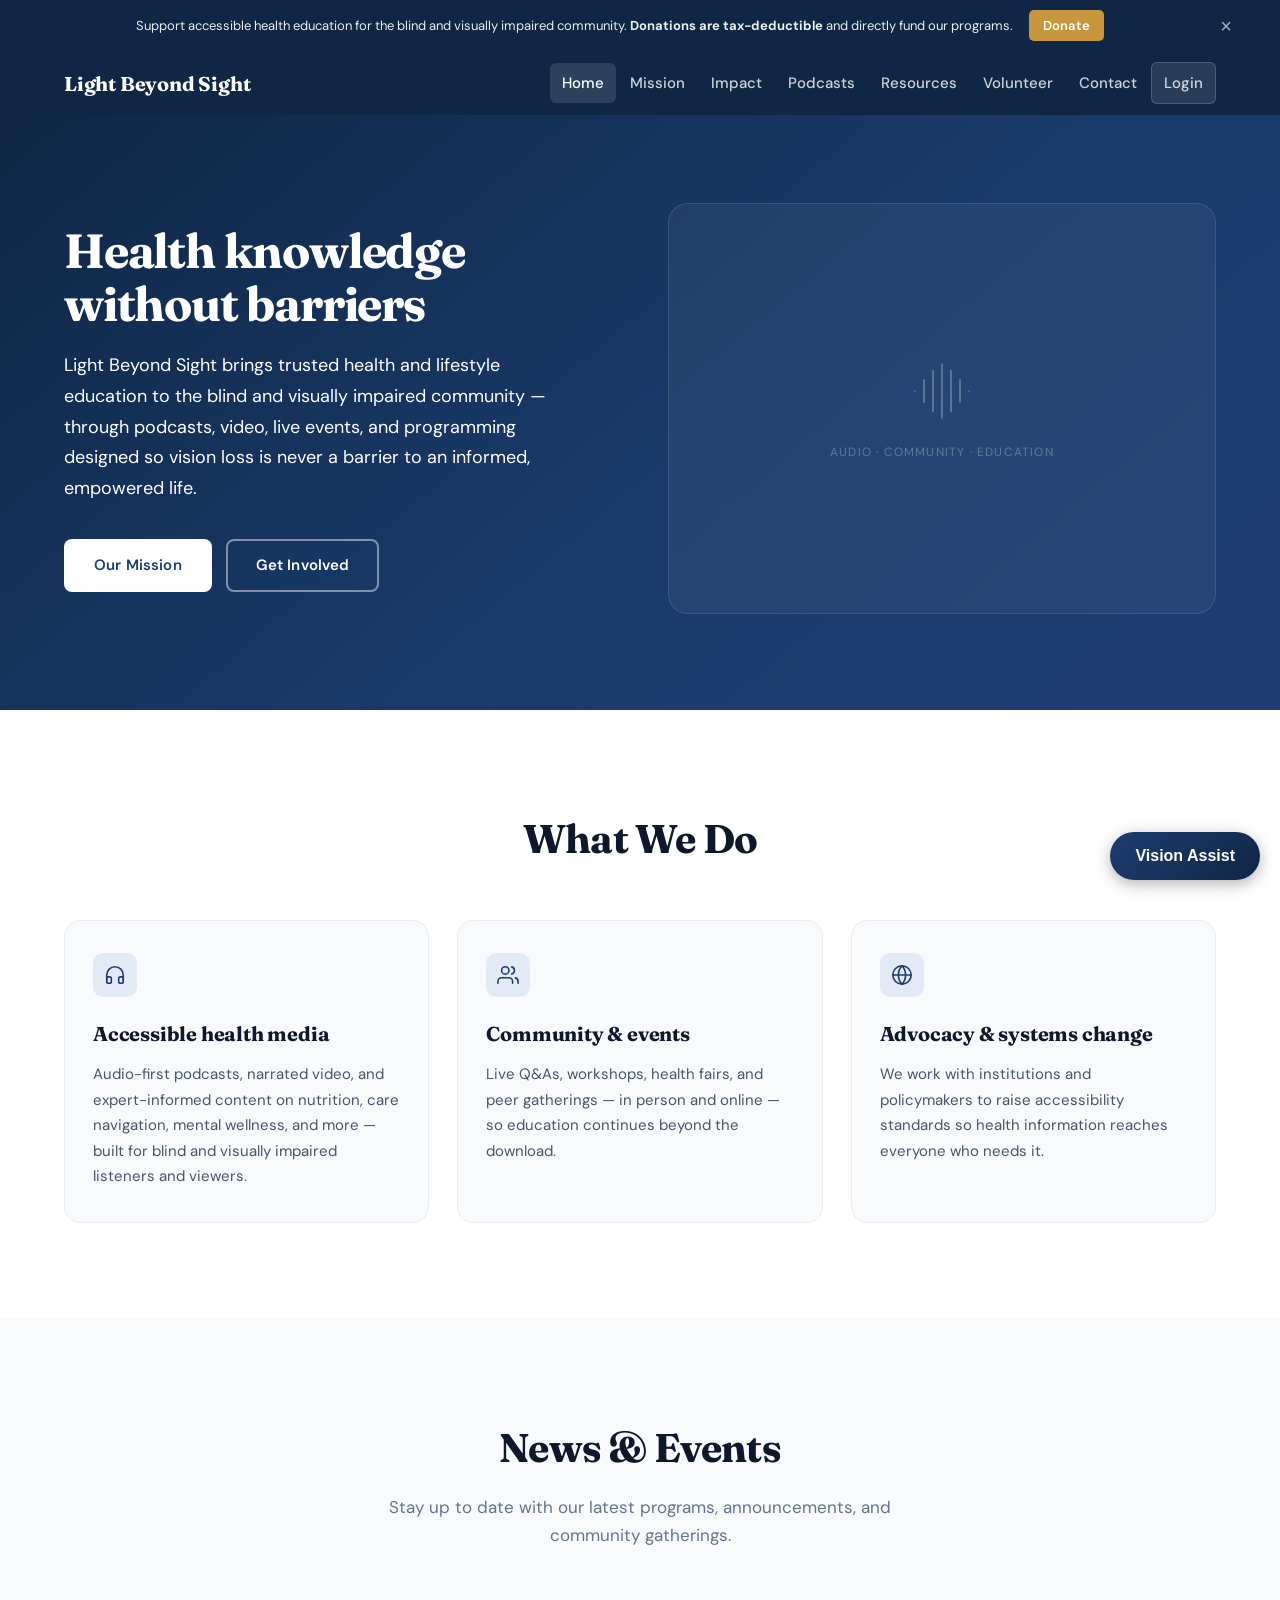
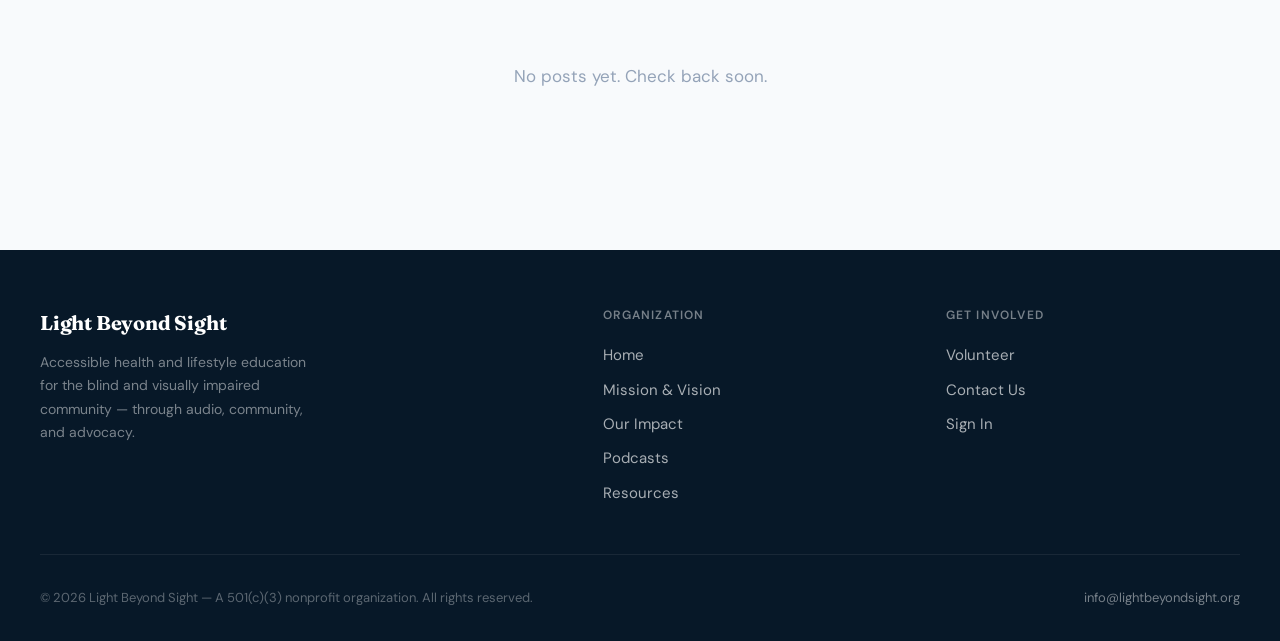
==== commit 702d7906: "Add Resources page, professional 2FA login, and full admin dashboard - resources.html: video/photo/d" ====
--- a/index.html
+++ b/index.html
@@ -33,6 +33,7 @@
                     <li><a href="mission.html">Mission</a></li>
                     <li><a href="impact.html">Impact</a></li>
                     <li><a href="podcasts.html">Podcasts</a></li>
+                    <li><a href="resources.html">Resources</a></li>
                     <li><a href="volunteer.html">Volunteer</a></li>
                     <li><a href="contact.html">Contact</a></li>
                     <li><a href="login.html" class="nav-login">Login</a></li>
@@ -190,6 +191,7 @@
                     <li><a href="mission.html">Mission &amp; Vision</a></li>
                     <li><a href="impact.html">Our Impact</a></li>
                     <li><a href="podcasts.html">Podcasts</a></li>
+                    <li><a href="resources.html">Resources</a></li>
                 </ul>
             </div>
             <div class="footer-col">
--- a/styles.css
+++ b/styles.css
@@ -1218,3 +1218,770 @@
     footer { padding-left: 16px; padding-right: 16px; }
     .donation-banner { padding: 0.625rem 1rem; }
 }
+
+/* ================================================================
+   LOGIN PAGE — Professional split layout & multi-step flow
+   ================================================================ */
+
+.login-page-body { background: #fff; }
+
+.login-split {
+    display: grid;
+    grid-template-columns: 1fr 1fr;
+    min-height: 100vh;
+}
+
+.login-brand-panel {
+    background: linear-gradient(150deg, #0f2744 0%, #1e3c72 100%);
+    display: flex;
+    flex-direction: column;
+    justify-content: center;
+    padding: 4rem 3.5rem;
+    color: #fff;
+    position: sticky;
+    top: 0;
+    height: 100vh;
+}
+
+.login-brand-logo {
+    font-family: 'Fraunces', serif;
+    font-size: 1.5rem;
+    font-weight: 700;
+    color: #fff;
+    margin-bottom: 3rem;
+    letter-spacing: -0.02em;
+}
+
+.login-brand-panel h2 {
+    font-family: 'Fraunces', serif;
+    font-size: clamp(1.75rem, 2.5vw, 2.5rem);
+    font-weight: 700;
+    color: #fff;
+    line-height: 1.2;
+    margin-bottom: 1rem;
+}
+
+.login-brand-panel > p {
+    color: rgba(255,255,255,0.65);
+    font-size: 1rem;
+    line-height: 1.7;
+    max-width: 340px;
+}
+
+.login-brand-features {
+    margin-top: 2.5rem;
+    display: flex;
+    flex-direction: column;
+    gap: 1rem;
+}
+
+.login-brand-feature {
+    display: flex;
+    align-items: center;
+    gap: 0.75rem;
+    color: rgba(255,255,255,0.8);
+    font-size: 0.9375rem;
+    font-family: 'DM Sans', sans-serif;
+}
+
+.login-brand-feature svg { flex-shrink: 0; stroke: #c9973b; }
+
+.login-form-panel {
+    background: #fff;
+    display: flex;
+    flex-direction: column;
+    justify-content: center;
+    padding: 3rem 4rem;
+    overflow-y: auto;
+}
+
+.login-form-inner {
+    max-width: 400px;
+    width: 100%;
+    margin: 0 auto;
+}
+
+.login-form-header { margin-bottom: 2rem; }
+
+.login-form-header h2 {
+    font-size: 1.75rem;
+    color: #0f2744;
+    margin-bottom: 0.375rem;
+}
+
+.login-form-header p {
+    color: #64748b;
+    font-size: 0.9375rem;
+}
+
+.auth-tabs {
+    display: flex;
+    border-bottom: 2px solid #e2e8f0;
+    margin-bottom: 2rem;
+}
+
+.auth-tab-btn {
+    background: none;
+    border: none;
+    padding: 0.75rem 1.25rem;
+    font-size: 0.9375rem;
+    font-weight: 600;
+    color: #94a3b8;
+    cursor: pointer;
+    border-bottom: 2px solid transparent;
+    margin-bottom: -2px;
+    transition: color 0.2s, border-color 0.2s;
+    font-family: 'DM Sans', sans-serif;
+}
+
+.auth-tab-btn.active { color: #1e3c72; border-bottom-color: #1e3c72; }
+
+.login-step { display: none; }
+.login-step.active { display: block; }
+
+.step-back-btn {
+    background: none;
+    border: none;
+    color: #1e3c72;
+    cursor: pointer;
+    font-size: 0.875rem;
+    font-weight: 600;
+    padding: 0;
+    display: flex;
+    align-items: center;
+    gap: 0.375rem;
+    margin-bottom: 1.5rem;
+    font-family: 'DM Sans', sans-serif;
+}
+.step-back-btn:hover { text-decoration: underline; }
+
+.login-email-display {
+    background: #f0f4ff;
+    border: 1px solid #c7d2fe;
+    border-radius: 8px;
+    padding: 0.625rem 0.875rem;
+    font-size: 0.9375rem;
+    color: #1e3c72;
+    display: flex;
+    align-items: center;
+    justify-content: space-between;
+    margin-bottom: 1.5rem;
+    font-family: 'DM Sans', sans-serif;
+}
+
+.login-email-change {
+    background: none;
+    border: none;
+    color: #1e3c72;
+    cursor: pointer;
+    font-size: 0.8125rem;
+    font-weight: 600;
+    font-family: 'DM Sans', sans-serif;
+    text-decoration: underline;
+}
+
+.password-field-wrap { position: relative; }
+
+.password-field-wrap input { padding-right: 2.75rem; }
+
+.password-toggle {
+    position: absolute;
+    right: 0.875rem;
+    top: 50%;
+    transform: translateY(-50%);
+    background: none;
+    border: none;
+    cursor: pointer;
+    color: #94a3b8;
+    padding: 0;
+    display: flex;
+    align-items: center;
+    line-height: 1;
+}
+.password-toggle:hover { color: #1e3c72; }
+.password-toggle svg { display: block; }
+
+.remember-row {
+    display: flex;
+    align-items: center;
+    justify-content: space-between;
+    margin-bottom: 1.5rem;
+}
+
+.remember-check {
+    display: flex;
+    align-items: center;
+    gap: 0.5rem;
+    font-size: 0.875rem;
+    color: #475569;
+    cursor: pointer;
+    font-family: 'DM Sans', sans-serif;
+}
+
+.forgot-link {
+    font-size: 0.875rem;
+    color: #1e3c72;
+    text-decoration: none;
+    font-weight: 500;
+}
+.forgot-link:hover { text-decoration: underline; }
+
+.btn-full { width: 100%; justify-content: center; }
+
+/* OTP / 2FA input */
+.otp-wrap {
+    display: flex;
+    gap: 0.5rem;
+    justify-content: center;
+    margin: 1.5rem 0;
+}
+
+.otp-digit {
+    width: 48px;
+    height: 56px;
+    text-align: center;
+    font-size: 1.5rem;
+    font-weight: 700;
+    border: 2px solid #e2e8f0;
+    border-radius: 8px;
+    color: #0f2744;
+    background: #f8fafc;
+    transition: border-color 0.2s;
+    font-family: 'DM Sans', sans-serif;
+    -moz-appearance: textfield;
+}
+.otp-digit::-webkit-inner-spin-button,
+.otp-digit::-webkit-outer-spin-button { -webkit-appearance: none; margin: 0; }
+.otp-digit:focus { outline: none; border-color: #1e3c72; background: #fff; }
+
+.totp-timer {
+    text-align: center;
+    font-size: 0.8125rem;
+    color: #94a3b8;
+    font-family: 'DM Sans', sans-serif;
+    margin-bottom: 1rem;
+}
+
+.totp-setup-qr { text-align: center; margin: 1.25rem 0; }
+.totp-setup-qr img { border: 1px solid #e2e8f0; border-radius: 8px; padding: 8px; background: #fff; }
+
+.totp-secret-box {
+    background: #f8fafc;
+    border: 1px solid #e2e8f0;
+    border-radius: 6px;
+    padding: 0.625rem 1rem;
+    font-family: 'Courier New', monospace;
+    font-size: 0.875rem;
+    letter-spacing: 0.08em;
+    text-align: center;
+    color: #1e3c72;
+    word-break: break-all;
+    margin: 0.75rem 0;
+}
+
+.auth-msg {
+    padding: 0.75rem 1rem;
+    border-radius: 8px;
+    font-size: 0.875rem;
+    font-weight: 500;
+    margin-bottom: 1rem;
+    font-family: 'DM Sans', sans-serif;
+    display: none;
+}
+.auth-msg.error   { background: #fef2f2; color: #b91c1c; border: 1px solid #fecaca; display: block; }
+.auth-msg.success { background: #f0fdf4; color: #15803d; border: 1px solid #bbf7d0; display: block; }
+.auth-msg.info    { background: #f0f4ff; color: #1e3c72;  border: 1px solid #c7d2fe;  display: block; }
+
+.login-step-title {
+    font-size: 1.125rem;
+    font-weight: 700;
+    color: #0f2744;
+    margin-bottom: 0.375rem;
+}
+
+.login-step-subtitle {
+    font-size: 0.9rem;
+    color: #64748b;
+    margin-bottom: 1.5rem;
+    line-height: 1.5;
+}
+
+.strength-bar {
+    height: 4px;
+    border-radius: 2px;
+    background: #e2e8f0;
+    margin-top: 0.375rem;
+    overflow: hidden;
+}
+.strength-bar-fill {
+    height: 100%;
+    border-radius: 2px;
+    transition: width 0.3s, background 0.3s;
+    width: 0%;
+}
+
+@media (max-width: 768px) {
+    .login-split { grid-template-columns: 1fr; }
+    .login-brand-panel { display: none; }
+    .login-form-panel { padding: 2rem 1.5rem; min-height: 100vh; }
+}
+
+
+/* ================================================================
+   ADMIN DASHBOARD
+   ================================================================ */
+
+.admin-page { background: #f1f5f9; min-height: 100vh; }
+
+.admin-topbar {
+    background: #0f2744;
+    height: 60px;
+    display: flex;
+    align-items: center;
+    justify-content: space-between;
+    padding: 0 1.5rem;
+    position: sticky;
+    top: 0;
+    z-index: 200;
+    box-shadow: 0 2px 8px rgba(0,0,0,0.2);
+}
+
+.admin-topbar-brand {
+    font-family: 'Fraunces', serif;
+    font-size: 1.125rem;
+    font-weight: 700;
+    color: #fff;
+    letter-spacing: -0.02em;
+    display: flex;
+    align-items: center;
+    gap: 0.625rem;
+}
+
+.admin-badge {
+    background: #c9973b;
+    color: #fff;
+    font-family: 'DM Sans', sans-serif;
+    font-size: 0.625rem;
+    font-weight: 700;
+    text-transform: uppercase;
+    letter-spacing: 0.07em;
+    padding: 0.15rem 0.5rem;
+    border-radius: 3px;
+}
+
+.admin-topbar-actions {
+    display: flex;
+    align-items: center;
+    gap: 1rem;
+}
+
+.admin-topbar-actions a {
+    color: rgba(255,255,255,0.65);
+    text-decoration: none;
+    font-size: 0.875rem;
+    font-weight: 500;
+    transition: color 0.2s;
+    font-family: 'DM Sans', sans-serif;
+}
+.admin-topbar-actions a:hover { color: #fff; }
+
+.admin-logout-btn {
+    background: rgba(255,255,255,0.1) !important;
+    color: rgba(255,255,255,0.9) !important;
+    padding: 0.375rem 0.875rem !important;
+    border-radius: 6px !important;
+}
+.admin-logout-btn:hover { background: rgba(255,255,255,0.2) !important; color: #fff !important; }
+
+.admin-layout {
+    display: grid;
+    grid-template-columns: 240px 1fr;
+    min-height: calc(100vh - 60px);
+}
+
+.admin-sidebar {
+    background: #fff;
+    border-right: 1px solid #e2e8f0;
+    padding: 1.25rem 0.75rem;
+    position: sticky;
+    top: 60px;
+    height: calc(100vh - 60px);
+    overflow-y: auto;
+}
+
+.admin-sidebar-label {
+    font-size: 0.6875rem;
+    font-weight: 700;
+    text-transform: uppercase;
+    letter-spacing: 0.08em;
+    color: #94a3b8;
+    padding: 0.5rem 0.75rem 0.25rem;
+    font-family: 'DM Sans', sans-serif;
+    display: block;
+}
+
+.admin-nav-btn {
+    display: flex;
+    align-items: center;
+    gap: 0.625rem;
+    width: 100%;
+    padding: 0.5rem 0.75rem;
+    border: none;
+    background: none;
+    border-radius: 8px;
+    cursor: pointer;
+    color: #475569;
+    font-size: 0.9375rem;
+    font-weight: 500;
+    font-family: 'DM Sans', sans-serif;
+    text-align: left;
+    transition: background 0.15s, color 0.15s;
+    margin-bottom: 2px;
+}
+.admin-nav-btn:hover { background: #f1f5f9; color: #0f2744; }
+.admin-nav-btn.active { background: #eff6ff; color: #1e3c72; font-weight: 600; }
+.admin-nav-btn svg { flex-shrink: 0; opacity: 0.55; width: 16px; height: 16px; }
+.admin-nav-btn.active svg { opacity: 1; }
+
+.admin-nav-badge {
+    margin-left: auto;
+    background: #1e3c72;
+    color: #fff;
+    font-size: 0.6875rem;
+    font-weight: 700;
+    border-radius: 10px;
+    padding: 0.0625rem 0.4375rem;
+    font-family: 'DM Sans', sans-serif;
+    min-width: 18px;
+    text-align: center;
+}
+
+.admin-content { padding: 2rem; }
+
+.admin-section { display: none; }
+.admin-section.active { display: block; }
+
+.admin-section-hd {
+    display: flex;
+    align-items: center;
+    justify-content: space-between;
+    margin-bottom: 1.5rem;
+    flex-wrap: wrap;
+    gap: 0.75rem;
+}
+
+.admin-section-title {
+    font-size: 1.5rem;
+    color: #0f2744;
+    font-weight: 700;
+    margin: 0;
+}
+
+/* Stat cards */
+.admin-stat-row {
+    display: grid;
+    grid-template-columns: repeat(auto-fit, minmax(160px, 1fr));
+    gap: 1rem;
+    margin-bottom: 2rem;
+}
+
+.admin-stat-card {
+    background: #fff;
+    border: 1px solid #e2e8f0;
+    border-radius: 12px;
+    padding: 1.25rem 1.5rem;
+}
+
+.admin-stat-label {
+    font-size: 0.8rem;
+    color: #64748b;
+    font-weight: 500;
+    font-family: 'DM Sans', sans-serif;
+    margin-bottom: 0.375rem;
+}
+
+.admin-stat-value {
+    font-size: 2rem;
+    font-weight: 700;
+    color: #0f2744;
+    line-height: 1;
+    font-family: 'Fraunces', serif;
+}
+
+.admin-stat-card.accent {
+    background: linear-gradient(135deg, #1e3c72, #0f2744);
+    border-color: transparent;
+}
+.admin-stat-card.accent .admin-stat-label { color: rgba(255,255,255,0.65); }
+.admin-stat-card.accent .admin-stat-value { color: #fff; }
+
+/* Admin cards */
+.admin-card {
+    background: #fff;
+    border: 1px solid #e2e8f0;
+    border-radius: 12px;
+    padding: 1.5rem;
+    margin-bottom: 1.5rem;
+}
+
+.admin-card-hd {
+    display: flex;
+    align-items: center;
+    justify-content: space-between;
+    margin-bottom: 1.125rem;
+    padding-bottom: 0.875rem;
+    border-bottom: 1px solid #f1f5f9;
+}
+
+.admin-card-title {
+    font-size: 1rem;
+    font-weight: 700;
+    color: #0f2744;
+    margin: 0;
+    font-family: 'Fraunces', serif;
+}
+
+/* Table */
+.admin-table {
+    width: 100%;
+    border-collapse: collapse;
+    font-family: 'DM Sans', sans-serif;
+    font-size: 0.9rem;
+}
+
+.admin-table th {
+    text-align: left;
+    padding: 0.5rem 0.875rem;
+    font-size: 0.75rem;
+    font-weight: 700;
+    text-transform: uppercase;
+    letter-spacing: 0.06em;
+    color: #64748b;
+    background: #f8fafc;
+    border-bottom: 1px solid #e2e8f0;
+}
+
+.admin-table td {
+    padding: 0.75rem 0.875rem;
+    border-bottom: 1px solid #f1f5f9;
+    color: #1e293b;
+    vertical-align: middle;
+}
+.admin-table tr:last-child td { border-bottom: none; }
+.admin-table tr:hover td { background: #fafbfd; }
+
+.td-title {
+    font-weight: 600;
+    max-width: 260px;
+    white-space: nowrap;
+    overflow: hidden;
+    text-overflow: ellipsis;
+}
+
+.td-actions { text-align: right; white-space: nowrap; }
+
+.admin-table-empty {
+    padding: 2.5rem;
+    text-align: center;
+    color: #94a3b8;
+    font-size: 0.9375rem;
+    font-family: 'DM Sans', sans-serif;
+}
+
+.btn-xs {
+    font-size: 0.75rem;
+    padding: 0.3125rem 0.625rem;
+    border-radius: 5px;
+}
+
+.btn-danger {
+    background: #fee2e2;
+    color: #b91c1c;
+    border: 1px solid #fecaca;
+    font-family: 'DM Sans', sans-serif;
+    font-size: 0.8rem;
+    font-weight: 600;
+    cursor: pointer;
+    border-radius: 5px;
+    padding: 0.3125rem 0.625rem;
+    transition: background 0.15s;
+}
+.btn-danger:hover { background: #fecaca; }
+
+/* Settings */
+.settings-grid {
+    display: grid;
+    grid-template-columns: repeat(auto-fit, minmax(300px, 1fr));
+    gap: 1.5rem;
+}
+
+.settings-card {
+    background: #fff;
+    border: 1px solid #e2e8f0;
+    border-radius: 12px;
+    padding: 1.5rem;
+}
+
+.settings-card h3 {
+    font-size: 1rem;
+    color: #0f2744;
+    margin-bottom: 0.375rem;
+}
+
+.settings-desc {
+    font-size: 0.875rem;
+    color: #64748b;
+    margin-bottom: 1.25rem;
+    line-height: 1.5;
+    font-family: 'DM Sans', sans-serif;
+}
+
+.totp-status {
+    display: inline-flex;
+    align-items: center;
+    gap: 0.375rem;
+    font-size: 0.8125rem;
+    font-weight: 600;
+    padding: 0.25rem 0.625rem;
+    border-radius: 100px;
+    margin-bottom: 1rem;
+    font-family: 'DM Sans', sans-serif;
+}
+.totp-status.on  { background: #dcfce7; color: #15803d; }
+.totp-status.off { background: #f1f5f9; color: #64748b; }
+
+@media (max-width: 960px) {
+    .admin-layout { grid-template-columns: 1fr; }
+    .admin-sidebar {
+        position: static;
+        height: auto;
+        border-right: none;
+        border-bottom: 1px solid #e2e8f0;
+        display: flex;
+        gap: 0.25rem;
+        padding: 0.5rem;
+        overflow-x: auto;
+        overflow-y: visible;
+        flex-wrap: nowrap;
+    }
+    .admin-sidebar-label { display: none; }
+    .admin-nav-btn { white-space: nowrap; font-size: 0.8125rem; padding: 0.4375rem 0.75rem; }
+    .admin-nav-badge { display: none; }
+}
+
+@media (max-width: 600px) {
+    .admin-content { padding: 1.25rem; }
+    .admin-stat-row { grid-template-columns: 1fr 1fr; }
+}
+
+
+/* ================================================================
+   RESOURCES PAGE
+   ================================================================ */
+
+.resources-section { padding: 80px 24px; }
+
+.resources-filters {
+    display: flex;
+    gap: 0.5rem;
+    margin-bottom: 2rem;
+    flex-wrap: wrap;
+}
+
+.filter-btn {
+    background: #fff;
+    border: 1px solid #e2e8f0;
+    color: #475569;
+    padding: 0.4375rem 1rem;
+    border-radius: 100px;
+    font-size: 0.875rem;
+    font-weight: 500;
+    cursor: pointer;
+    font-family: 'DM Sans', sans-serif;
+    transition: all 0.15s;
+}
+.filter-btn:hover { border-color: #1e3c72; color: #1e3c72; }
+.filter-btn.active { background: #1e3c72; border-color: #1e3c72; color: #fff; }
+
+.resources-grid {
+    display: grid;
+    grid-template-columns: repeat(auto-fill, minmax(320px, 1fr));
+    gap: 1.75rem;
+}
+
+.resource-card {
+    background: #fff;
+    border: 1px solid #e2e8f0;
+    border-radius: 16px;
+    overflow: hidden;
+    box-shadow: 0 2px 10px rgba(0,0,0,0.04);
+    transition: transform 0.3s, box-shadow 0.3s;
+}
+.resource-card:hover { transform: translateY(-4px); box-shadow: 0 10px 28px rgba(15,39,68,0.08); }
+
+.resource-video-wrap {
+    position: relative;
+    padding-top: 56.25%;
+    background: #0f2744;
+}
+.resource-video-wrap iframe {
+    position: absolute;
+    top: 0; left: 0;
+    width: 100%; height: 100%;
+    border: none;
+}
+
+.resource-photo-wrap {
+    height: 220px;
+    overflow: hidden;
+    background: #e2e8f0;
+}
+.resource-photo-wrap img {
+    width: 100%;
+    height: 100%;
+    object-fit: cover;
+    display: block;
+}
+
+.resource-doc-icon {
+    height: 110px;
+    display: flex;
+    align-items: center;
+    justify-content: center;
+    background: #f8fafc;
+    border-bottom: 1px solid #e2e8f0;
+}
+.resource-doc-icon svg { stroke: #94a3b8; }
+
+.resource-body { padding: 1.125rem 1.5rem 1.5rem; }
+
+.resource-card h3 {
+    font-size: 1.1rem;
+    color: #0f172a;
+    margin-bottom: 0.5rem;
+    line-height: 1.3;
+}
+
+.resource-card p {
+    color: #475569;
+    font-size: 0.9rem;
+    line-height: 1.6;
+    margin-bottom: 0;
+}
+
+.resources-empty {
+    text-align: center;
+    padding: 5rem 2rem;
+    color: #94a3b8;
+    font-size: 1.0625rem;
+    font-family: 'DM Sans', sans-serif;
+}
+
+.news-tag--video    { background: #7c3aed; color: #fff; }
+.news-tag--photo    { background: #0891b2; color: #fff; }
+.news-tag--document { background: #059669; color: #fff; }
+
+@media (max-width: 600px) {
+    .resources-grid { grid-template-columns: 1fr; }
+    .resources-section { padding: 60px 16px; }
+}
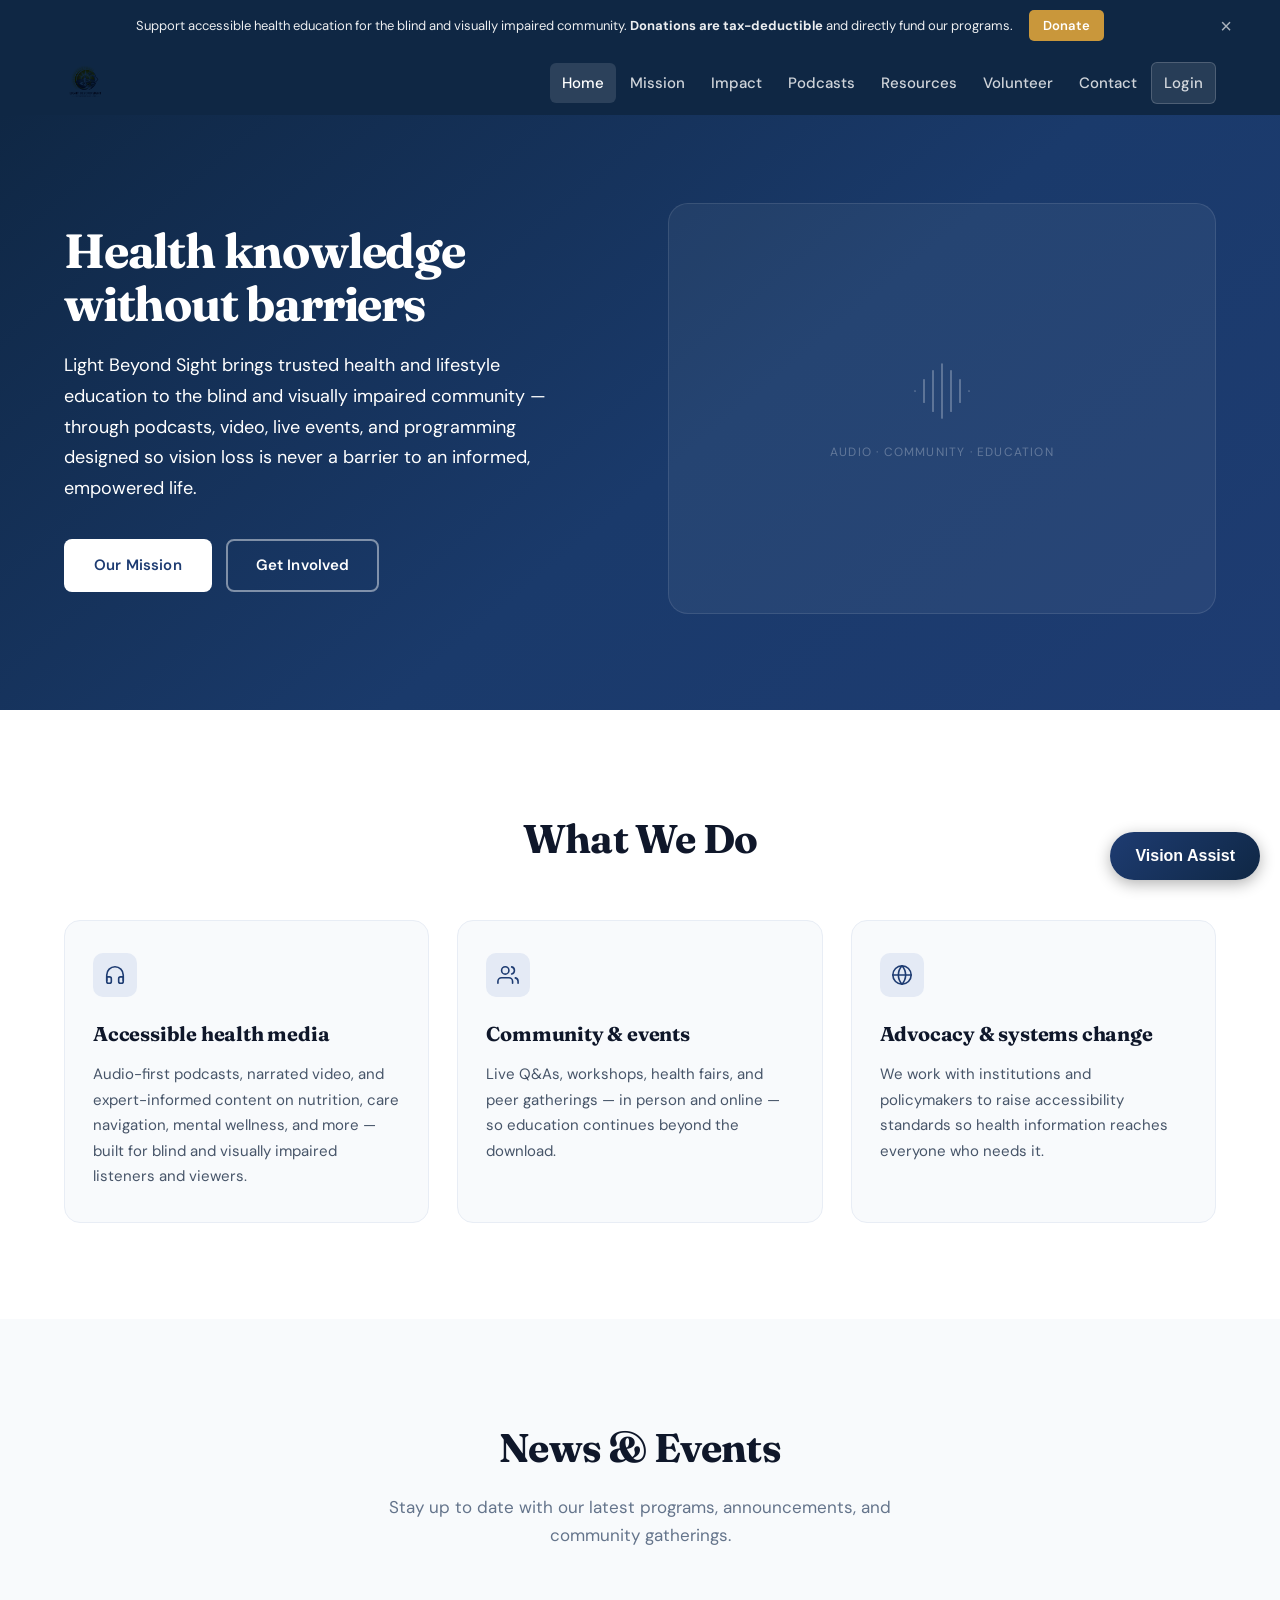
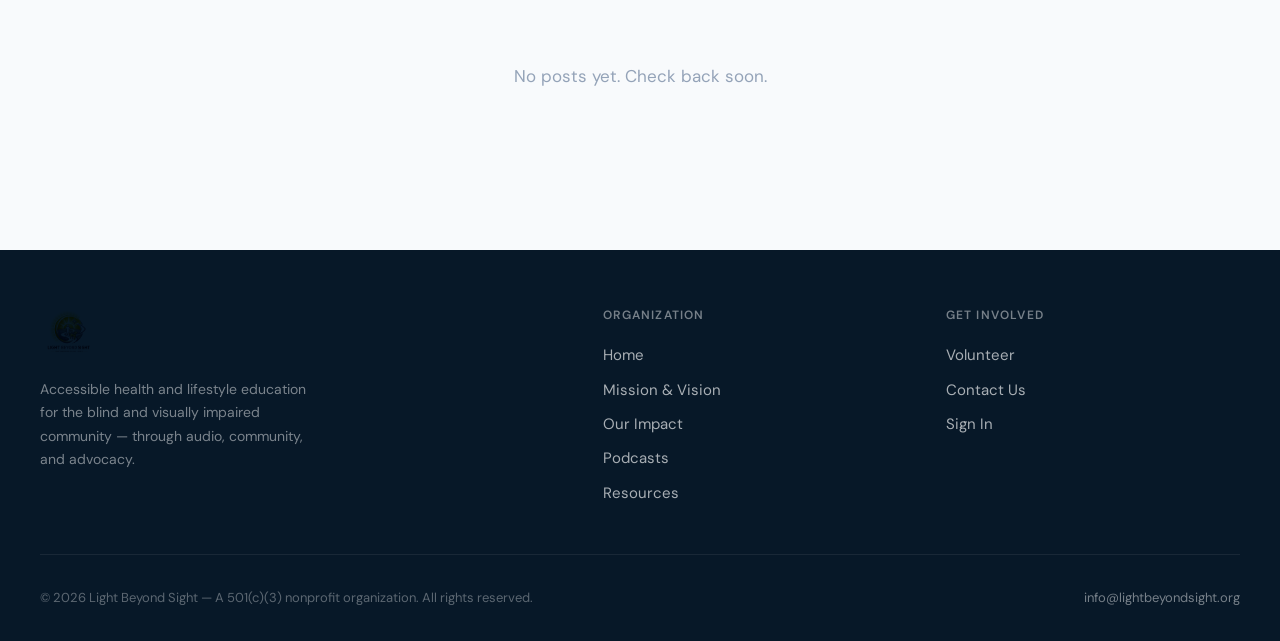
==== commit 9e494b6b: "Add logo, favicon, and fix contact form email - logo.png: site logo used in navbar, footer, login pa" ====
--- a/index.html
+++ b/index.html
@@ -4,6 +4,7 @@
     <meta charset="UTF-8">
     <meta name="viewport" content="width=device-width, initial-scale=1.0">
     <title>Light Beyond Sight — Accessible Health Education</title>
+    <link rel="icon" type="image/png" href="logo.png">
     <link rel="stylesheet" href="styles.css">
 </head>
 <body>
@@ -20,9 +21,7 @@
     <header>
         <nav class="navbar">
             <div class="nav-container">
-                <div class="logo">
-                    <h1>Light Beyond Sight</h1>
-                </div>
+                <div class="logo"><a href="index.html"><img src="logo.png" alt="Light Beyond Sight" class="nav-logo-img"></a></div>
                 <button class="nav-toggle" aria-label="Open navigation" aria-expanded="false" aria-controls="navMenu">
                     <span class="hamburger-line"></span>
                     <span class="hamburger-line"></span>
@@ -181,7 +180,7 @@
     <footer>
         <div class="footer-inner">
             <div class="footer-brand">
-                <h2>Light Beyond Sight</h2>
+                <img src="logo.png" alt="Light Beyond Sight" class="footer-logo-img">
                 <p>Accessible health and lifestyle education for the blind and visually impaired community — through audio, community, and advocacy.</p>
             </div>
             <div class="footer-col">
--- a/styles.css
+++ b/styles.css
@@ -1977,6 +1977,33 @@
     font-family: 'DM Sans', sans-serif;
 }
 
+/* ---- Site logo ---- */
+.nav-logo-img {
+    height: 42px;
+    width: auto;
+    display: block;
+    mix-blend-mode: multiply;  /* makes white bg vanish on dark navbar */
+    border-radius: 4px;
+}
+
+.footer-logo-img {
+    height: 56px;
+    width: auto;
+    display: block;
+    margin-bottom: 1rem;
+    mix-blend-mode: multiply;
+    border-radius: 4px;
+}
+
+.login-brand-logo-img {
+    height: 60px;
+    width: auto;
+    display: block;
+    margin-bottom: 2rem;
+    mix-blend-mode: multiply;
+    border-radius: 6px;
+}
+
 .news-tag--video    { background: #7c3aed; color: #fff; }
 .news-tag--photo    { background: #0891b2; color: #fff; }
 .news-tag--document { background: #059669; color: #fff; }
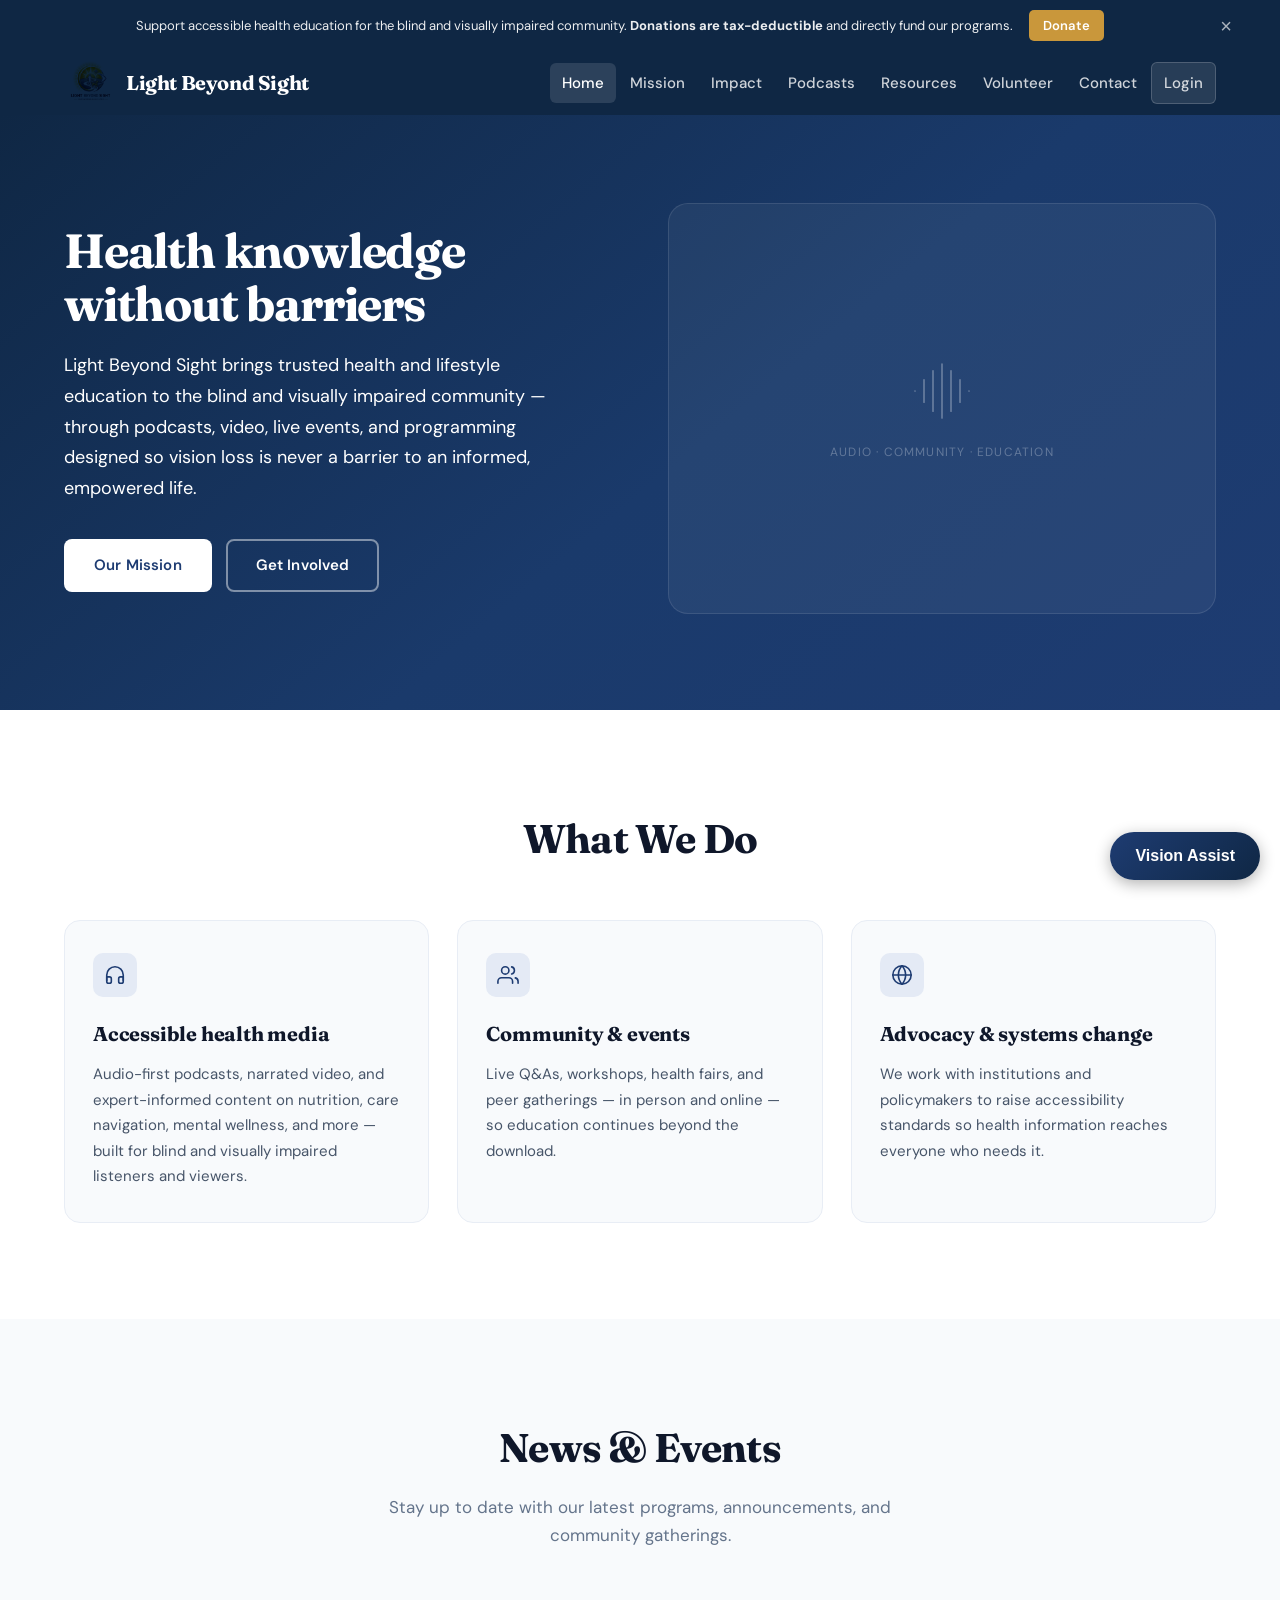
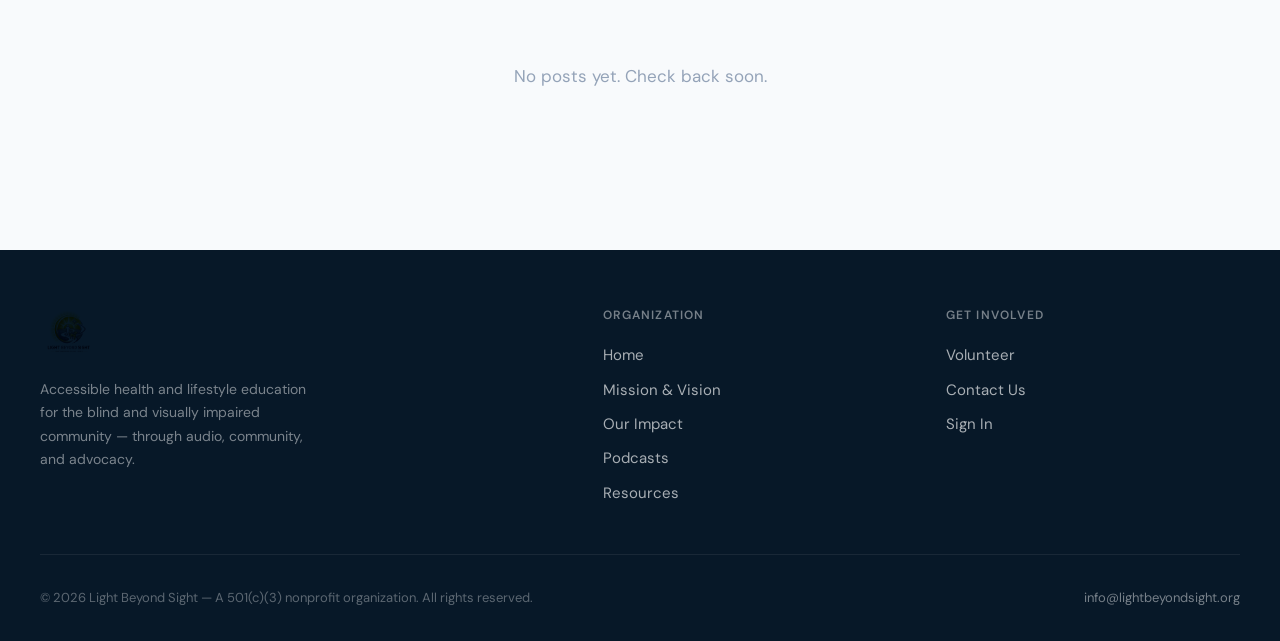
==== commit bdba0463: "Bigger logo + restore "Light Beyond Sight" text in navbar - nav-logo-img height 42px → 52px - Added " ====
--- a/index.html
+++ b/index.html
@@ -21,7 +21,7 @@
     <header>
         <nav class="navbar">
             <div class="nav-container">
-                <div class="logo"><a href="index.html"><img src="logo.png" alt="Light Beyond Sight" class="nav-logo-img"></a></div>
+                <div class="logo"><a href="index.html"><img src="logo.png" alt="" class="nav-logo-img"><span class="nav-logo-text">Light Beyond Sight</span></a></div>
                 <button class="nav-toggle" aria-label="Open navigation" aria-expanded="false" aria-controls="navMenu">
                     <span class="hamburger-line"></span>
                     <span class="hamburger-line"></span>
--- a/styles.css
+++ b/styles.css
@@ -1978,12 +1978,30 @@
 }
 
 /* ---- Site logo ---- */
+.logo a {
+    display: flex;
+    align-items: center;
+    gap: 0.625rem;
+    text-decoration: none;
+}
+
 .nav-logo-img {
-    height: 42px;
+    height: 52px;
     width: auto;
     display: block;
-    mix-blend-mode: multiply;  /* makes white bg vanish on dark navbar */
+    mix-blend-mode: multiply;
     border-radius: 4px;
+    flex-shrink: 0;
+}
+
+.nav-logo-text {
+    font-family: 'Fraunces', serif;
+    font-size: 1.25rem;
+    font-weight: 700;
+    color: #fff;
+    letter-spacing: -0.02em;
+    line-height: 1.2;
+    white-space: nowrap;
 }
 
 .footer-logo-img {
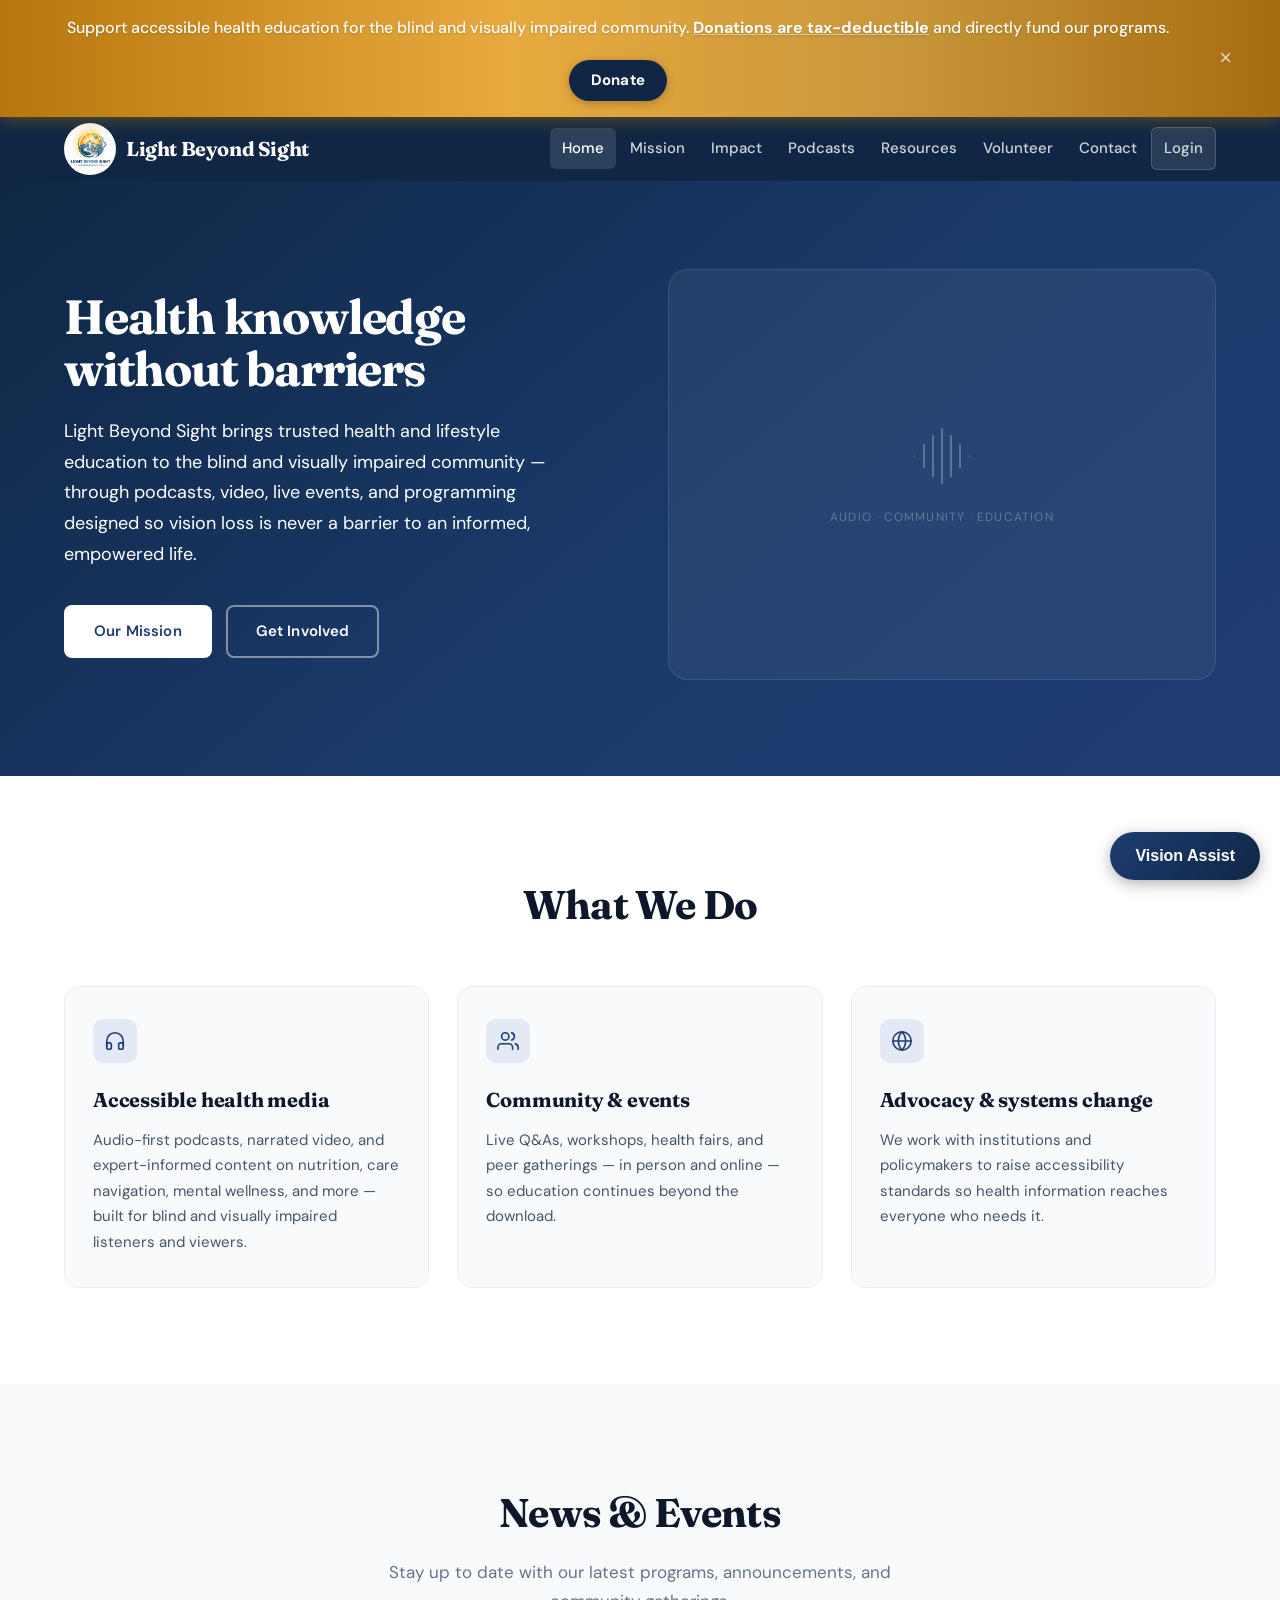
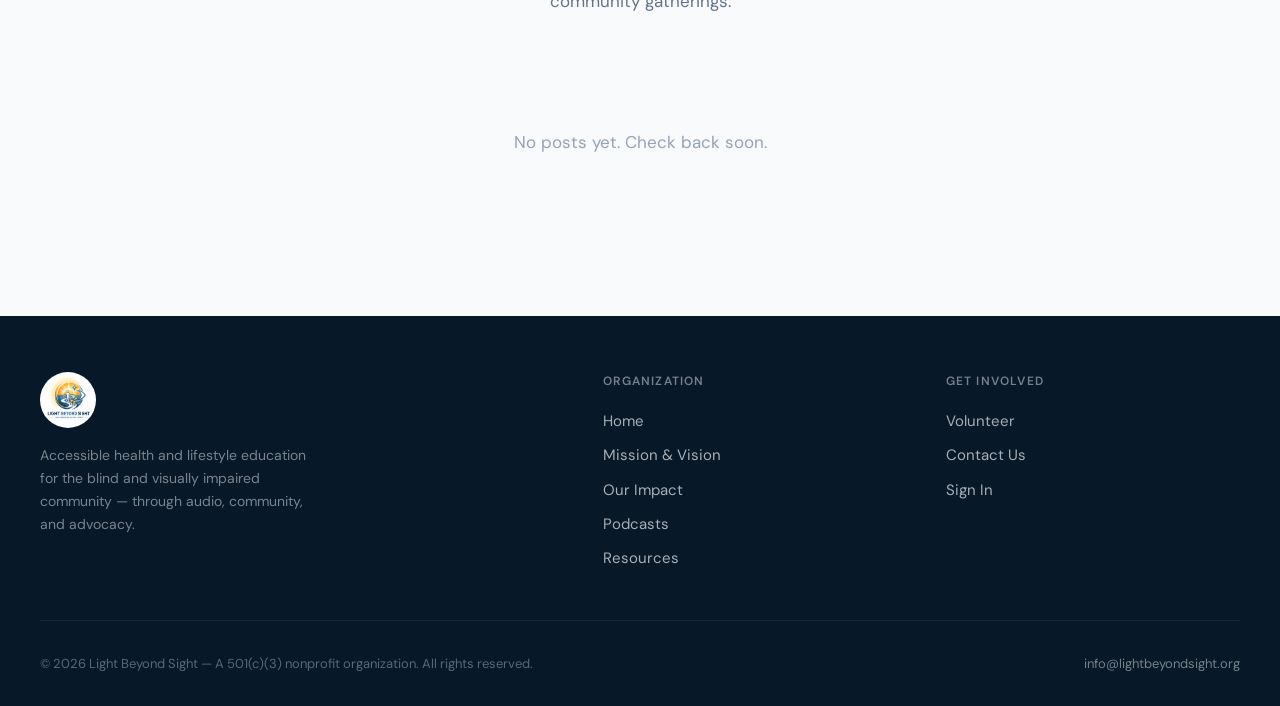
==== commit 042e4157: "Donation modal + bigger banner - donate.js: full credit card modal injected into every page —   amou" ====
--- a/index.html
+++ b/index.html
@@ -210,6 +210,7 @@
 
     <script src="main.js"></script>
     <script src="vision-assist.js"></script>
+    <script src="donate.js"></script>
     <script>
     (function () {
         var isAdmin = window.LBSAuth && window.LBSAuth.isAdmin();
--- a/styles.css
+++ b/styles.css
@@ -40,11 +40,12 @@
 
 /* ---- Donation Banner ---- */
 .donation-banner {
-    background: #0f2744;
+    background: linear-gradient(90deg, #b8770e 0%, #e8aa3e 40%, #c9973b 70%, #a86c10 100%);
     color: #fff;
-    padding: 0.625rem 1.5rem;
+    padding: 1rem 1.5rem;
     position: relative;
     z-index: 1100;
+    box-shadow: 0 3px 16px rgba(180,120,20,0.45);
 }
 
 .donation-banner-inner {
@@ -53,34 +54,57 @@
     display: flex;
     align-items: center;
     justify-content: center;
-    gap: 1rem;
-    padding-right: 2.5rem;
+    gap: 1.25rem;
+    padding-right: 2.75rem;
     flex-wrap: wrap;
     position: relative;
 }
 
 .donation-banner-inner p {
-    font-size: 0.8125rem;
+    font-size: 1rem;
+    font-weight: 500;
     line-height: 1.5;
     margin: 0;
-    opacity: 0.92;
+    color: #fff;
+    text-shadow: 0 1px 2px rgba(0,0,0,0.18);
+}
+
+.donation-banner-inner p strong {
+    font-weight: 800;
+    text-decoration: underline;
+    text-decoration-color: rgba(255,255,255,0.5);
 }
 
 .donation-banner-link {
-    display: inline-block;
-    background: #c9973b;
+    display: inline-flex;
+    align-items: center;
+    gap: 0.375rem;
+    background: #0f2744;
     color: #fff;
     text-decoration: none;
-    padding: 0.3rem 0.9rem;
-    border-radius: 5px;
-    font-size: 0.8125rem;
-    font-weight: 600;
-    letter-spacing: 0.01em;
+    padding: 0.5rem 1.375rem;
+    border-radius: 100px;
+    font-size: 0.9375rem;
+    font-weight: 700;
+    letter-spacing: 0.02em;
     white-space: nowrap;
     flex-shrink: 0;
-    transition: background 0.2s ease;
-}
-.donation-banner-link:hover { background: #b8852e; }
+    transition: background 0.2s, transform 0.15s, box-shadow 0.2s;
+    box-shadow: 0 2px 8px rgba(0,0,0,0.25);
+    animation: bannerPulse 2.8s ease-in-out infinite;
+}
+
+.donation-banner-link:hover {
+    background: #1e3c72;
+    transform: translateY(-1px);
+    box-shadow: 0 4px 14px rgba(0,0,0,0.3);
+    animation: none;
+}
+
+@keyframes bannerPulse {
+    0%, 100% { box-shadow: 0 2px 8px rgba(0,0,0,0.25); }
+    50%       { box-shadow: 0 2px 18px rgba(255,255,255,0.35), 0 2px 8px rgba(0,0,0,0.25); }
+}
 
 .donation-banner-close {
     position: absolute;
@@ -89,9 +113,9 @@
     transform: translateY(-50%);
     background: none;
     border: none;
-    color: rgba(255,255,255,0.65);
+    color: rgba(255,255,255,0.7);
     cursor: pointer;
-    font-size: 1.25rem;
+    font-size: 1.375rem;
     line-height: 1;
     padding: 0.375rem 0.5rem;
     border-radius: 4px;
@@ -99,7 +123,360 @@
 }
 .donation-banner-close:hover {
     color: #fff;
-    background: rgba(255,255,255,0.1);
+    background: rgba(0,0,0,0.15);
+}
+
+@media (max-width: 600px) {
+    .donation-banner { padding: 0.875rem 1rem; }
+    .donation-banner-inner p { font-size: 0.875rem; }
+}
+
+/* ================================================================
+   DONATION MODAL
+   ================================================================ */
+
+.dm-overlay {
+    position: fixed;
+    inset: 0;
+    background: rgba(10,20,40,0.7);
+    backdrop-filter: blur(4px);
+    -webkit-backdrop-filter: blur(4px);
+    z-index: 9000;
+    display: flex;
+    align-items: center;
+    justify-content: center;
+    padding: 1rem;
+    opacity: 0;
+    pointer-events: none;
+    transition: opacity 0.25s;
+}
+
+.dm-overlay.active {
+    opacity: 1;
+    pointer-events: all;
+}
+
+.dm-card {
+    background: #fff;
+    border-radius: 20px;
+    width: 100%;
+    max-width: 480px;
+    max-height: 92vh;
+    overflow-y: auto;
+    box-shadow: 0 24px 64px rgba(0,0,0,0.3);
+    border-top: 5px solid #c9973b;
+    transform: translateY(20px);
+    transition: transform 0.25s;
+    scrollbar-width: thin;
+}
+
+.dm-overlay.active .dm-card { transform: translateY(0); }
+
+.dm-header {
+    display: flex;
+    align-items: center;
+    justify-content: space-between;
+    padding: 1.5rem 1.5rem 1rem;
+    border-bottom: 1px solid #f1f5f9;
+}
+
+.dm-header-brand {
+    display: flex;
+    align-items: center;
+    gap: 0.875rem;
+}
+
+.dm-logo {
+    height: 46px;
+    width: 46px;
+    object-fit: cover;
+    object-position: 50% 22%;
+    border-radius: 50%;
+    flex-shrink: 0;
+}
+
+.dm-title {
+    font-size: 1.0625rem;
+    font-weight: 700;
+    color: #0f2744;
+    margin: 0 0 0.125rem;
+    font-family: 'Fraunces', serif;
+}
+
+.dm-subtitle {
+    font-size: 0.78125rem;
+    color: #64748b;
+    margin: 0;
+    font-family: 'DM Sans', sans-serif;
+}
+
+.dm-close {
+    background: #f1f5f9;
+    border: none;
+    color: #475569;
+    width: 32px;
+    height: 32px;
+    border-radius: 50%;
+    font-size: 1.25rem;
+    cursor: pointer;
+    display: flex;
+    align-items: center;
+    justify-content: center;
+    line-height: 1;
+    flex-shrink: 0;
+    transition: background 0.15s, color 0.15s;
+}
+.dm-close:hover { background: #e2e8f0; color: #0f2744; }
+
+/* Steps */
+.dm-step { padding: 1.25rem 1.5rem 1.5rem; }
+
+/* Frequency toggle */
+.dm-freq-toggle {
+    display: flex;
+    background: #f1f5f9;
+    border-radius: 100px;
+    padding: 3px;
+    margin-bottom: 1.5rem;
+    gap: 0;
+}
+
+.dm-freq-btn {
+    flex: 1;
+    background: none;
+    border: none;
+    padding: 0.5rem;
+    border-radius: 100px;
+    font-size: 0.9rem;
+    font-weight: 600;
+    font-family: 'DM Sans', sans-serif;
+    color: #64748b;
+    cursor: pointer;
+    transition: all 0.2s;
+}
+.dm-freq-btn.active {
+    background: #fff;
+    color: #0f2744;
+    box-shadow: 0 1px 4px rgba(0,0,0,0.12);
+}
+
+/* Amount grid */
+.dm-amount-grid {
+    display: grid;
+    grid-template-columns: repeat(3, 1fr);
+    gap: 0.5rem;
+    margin-bottom: 1rem;
+}
+
+.dm-amount-btn {
+    background: #f8fafc;
+    border: 2px solid #e2e8f0;
+    border-radius: 10px;
+    padding: 0.75rem 0.5rem;
+    font-size: 1.0625rem;
+    font-weight: 700;
+    color: #1e293b;
+    cursor: pointer;
+    font-family: 'DM Sans', sans-serif;
+    transition: all 0.15s;
+    line-height: 1;
+}
+.dm-amount-btn:hover { border-color: #1e3c72; color: #1e3c72; }
+.dm-amount-btn.active {
+    background: #1e3c72;
+    border-color: #1e3c72;
+    color: #fff;
+}
+.dm-amount-btn.dm-custom-trigger {
+    font-size: 0.9375rem;
+    font-weight: 600;
+}
+
+/* Custom amount */
+.dm-custom-wrap {
+    display: none;
+    align-items: center;
+    border: 2px solid #1e3c72;
+    border-radius: 10px;
+    overflow: hidden;
+    margin-bottom: 1rem;
+}
+.dm-custom-prefix {
+    padding: 0 0.75rem;
+    font-size: 1.125rem;
+    font-weight: 700;
+    color: #1e3c72;
+    background: #eff6ff;
+    height: 100%;
+    display: flex;
+    align-items: center;
+    border-right: 2px solid #1e3c72;
+    line-height: 2.75rem;
+}
+.dm-custom-wrap input {
+    border: none;
+    padding: 0.625rem 0.875rem;
+    font-size: 1.125rem;
+    font-weight: 700;
+    color: #0f2744;
+    width: 100%;
+    font-family: 'DM Sans', sans-serif;
+    outline: none;
+}
+.dm-custom-wrap input::-webkit-inner-spin-button { -webkit-appearance: none; }
+
+/* Continue btn */
+.dm-btn-primary {
+    width: 100%;
+    background: linear-gradient(135deg, #1e3c72 0%, #0f2744 100%);
+    color: #fff;
+    border: none;
+    border-radius: 12px;
+    padding: 0.9rem 1.5rem;
+    font-size: 1rem;
+    font-weight: 700;
+    font-family: 'DM Sans', sans-serif;
+    cursor: pointer;
+    display: flex;
+    align-items: center;
+    justify-content: center;
+    gap: 0.5rem;
+    transition: opacity 0.2s, transform 0.15s;
+    margin-top: 1.25rem;
+    letter-spacing: 0.01em;
+}
+.dm-btn-primary:hover   { opacity: 0.92; transform: translateY(-1px); }
+.dm-btn-primary:active  { transform: translateY(0); }
+.dm-btn-primary:disabled { opacity: 0.65; cursor: not-allowed; transform: none; }
+
+.dm-donate-btn { background: linear-gradient(135deg, #c9973b 0%, #a86c10 100%); }
+
+/* Step 2 */
+.dm-step2-top {
+    display: flex;
+    align-items: center;
+    justify-content: space-between;
+    margin-bottom: 1.25rem;
+    gap: 0.75rem;
+}
+
+.dm-back-btn {
+    background: none;
+    border: none;
+    color: #1e3c72;
+    font-size: 0.875rem;
+    font-weight: 600;
+    cursor: pointer;
+    display: flex;
+    align-items: center;
+    gap: 0.25rem;
+    font-family: 'DM Sans', sans-serif;
+    padding: 0;
+    flex-shrink: 0;
+}
+.dm-back-btn:hover { text-decoration: underline; }
+
+.dm-donation-summary {
+    background: linear-gradient(135deg, #eff6ff, #dbeafe);
+    color: #1e3c72;
+    font-size: 0.9rem;
+    font-weight: 700;
+    padding: 0.4375rem 0.875rem;
+    border-radius: 100px;
+    font-family: 'DM Sans', sans-serif;
+    border: 1px solid #bfdbfe;
+}
+
+/* Form fields */
+.dm-field {
+    margin-bottom: 1rem;
+}
+.dm-field label {
+    display: block;
+    font-size: 0.8125rem;
+    font-weight: 600;
+    color: #374151;
+    margin-bottom: 0.375rem;
+    font-family: 'DM Sans', sans-serif;
+}
+.dm-field input {
+    width: 100%;
+    padding: 0.625rem 0.875rem;
+    border: 1.5px solid #e2e8f0;
+    border-radius: 8px;
+    font-size: 0.9375rem;
+    font-family: 'DM Sans', sans-serif;
+    color: #0f172a;
+    background: #fff;
+    transition: border-color 0.2s, box-shadow 0.2s;
+    box-sizing: border-box;
+}
+.dm-field input:focus {
+    outline: none;
+    border-color: #1e3c72;
+    box-shadow: 0 0 0 3px rgba(30,60,114,0.1);
+}
+
+.dm-field-row {
+    display: grid;
+    grid-template-columns: 1fr 1fr;
+    gap: 0.75rem;
+}
+.dm-field-row.dm-three { grid-template-columns: 1fr 1fr 1fr; }
+
+/* Card input */
+.dm-card-input-wrap {
+    position: relative;
+}
+.dm-card-input-wrap input { padding-right: 3.5rem; }
+.dm-card-icon {
+    position: absolute;
+    right: 0.625rem;
+    top: 50%;
+    transform: translateY(-50%);
+    width: 38px;
+    height: 26px;
+    display: flex;
+    align-items: center;
+}
+.dm-card-icon svg { width: 100%; height: 100%; border-radius: 3px; }
+
+/* Messages */
+.dm-msg {
+    font-size: 0.875rem;
+    font-weight: 500;
+    padding: 0.625rem 0.875rem;
+    border-radius: 8px;
+    margin-top: 0.75rem;
+    font-family: 'DM Sans', sans-serif;
+    display: none;
+}
+.dm-msg--error   { display: block; background: #fef2f2; color: #b91c1c; border: 1px solid #fecaca; }
+.dm-msg--success { display: block; background: #f0fdf4; color: #15803d; border: 1px solid #bbf7d0; }
+
+/* Security row */
+.dm-security-row {
+    display: flex;
+    align-items: center;
+    justify-content: center;
+    gap: 0.375rem;
+    font-size: 0.75rem;
+    color: #94a3b8;
+    margin-top: 0.75rem;
+    font-family: 'DM Sans', sans-serif;
+}
+
+/* Success */
+.dm-success-step { text-align: center; padding: 2rem 1.5rem; }
+.dm-success-icon { margin-bottom: 1rem; }
+.dm-success-title { font-size: 1.5rem; color: #0f2744; margin-bottom: 0.625rem; font-family: 'Fraunces', serif; }
+.dm-success-msg   { font-size: 0.9375rem; color: #1e293b; line-height: 1.6; margin-bottom: 0.75rem; font-family: 'DM Sans', sans-serif; }
+.dm-success-sub   { font-size: 0.875rem; color: #64748b; line-height: 1.6; margin-bottom: 1.5rem; font-family: 'DM Sans', sans-serif; }
+
+@media (max-width: 520px) {
+    .dm-card { border-radius: 16px 16px 0 0; align-self: flex-end; max-height: 96vh; }
+    .dm-overlay { align-items: flex-end; padding: 0; }
+    .dm-field-row { grid-template-columns: 1fr; }
 }
 
 /* ---- Scroll reveal ---- */
@@ -1987,11 +2364,12 @@
 
 .nav-logo-img {
     height: 52px;
-    width: auto;
+    width: 52px;
     display: block;
-    mix-blend-mode: multiply;
-    border-radius: 4px;
     flex-shrink: 0;
+    object-fit: cover;
+    object-position: 50% 22%;
+    border-radius: 50%;
 }
 
 .nav-logo-text {
@@ -2006,20 +2384,22 @@
 
 .footer-logo-img {
     height: 56px;
-    width: auto;
+    width: 56px;
     display: block;
     margin-bottom: 1rem;
-    mix-blend-mode: multiply;
-    border-radius: 4px;
+    object-fit: cover;
+    object-position: 50% 22%;
+    border-radius: 50%;
 }
 
 .login-brand-logo-img {
-    height: 60px;
-    width: auto;
+    height: 64px;
+    width: 64px;
     display: block;
     margin-bottom: 2rem;
-    mix-blend-mode: multiply;
-    border-radius: 6px;
+    object-fit: cover;
+    object-position: 50% 22%;
+    border-radius: 50%;
 }
 
 .news-tag--video    { background: #7c3aed; color: #fff; }
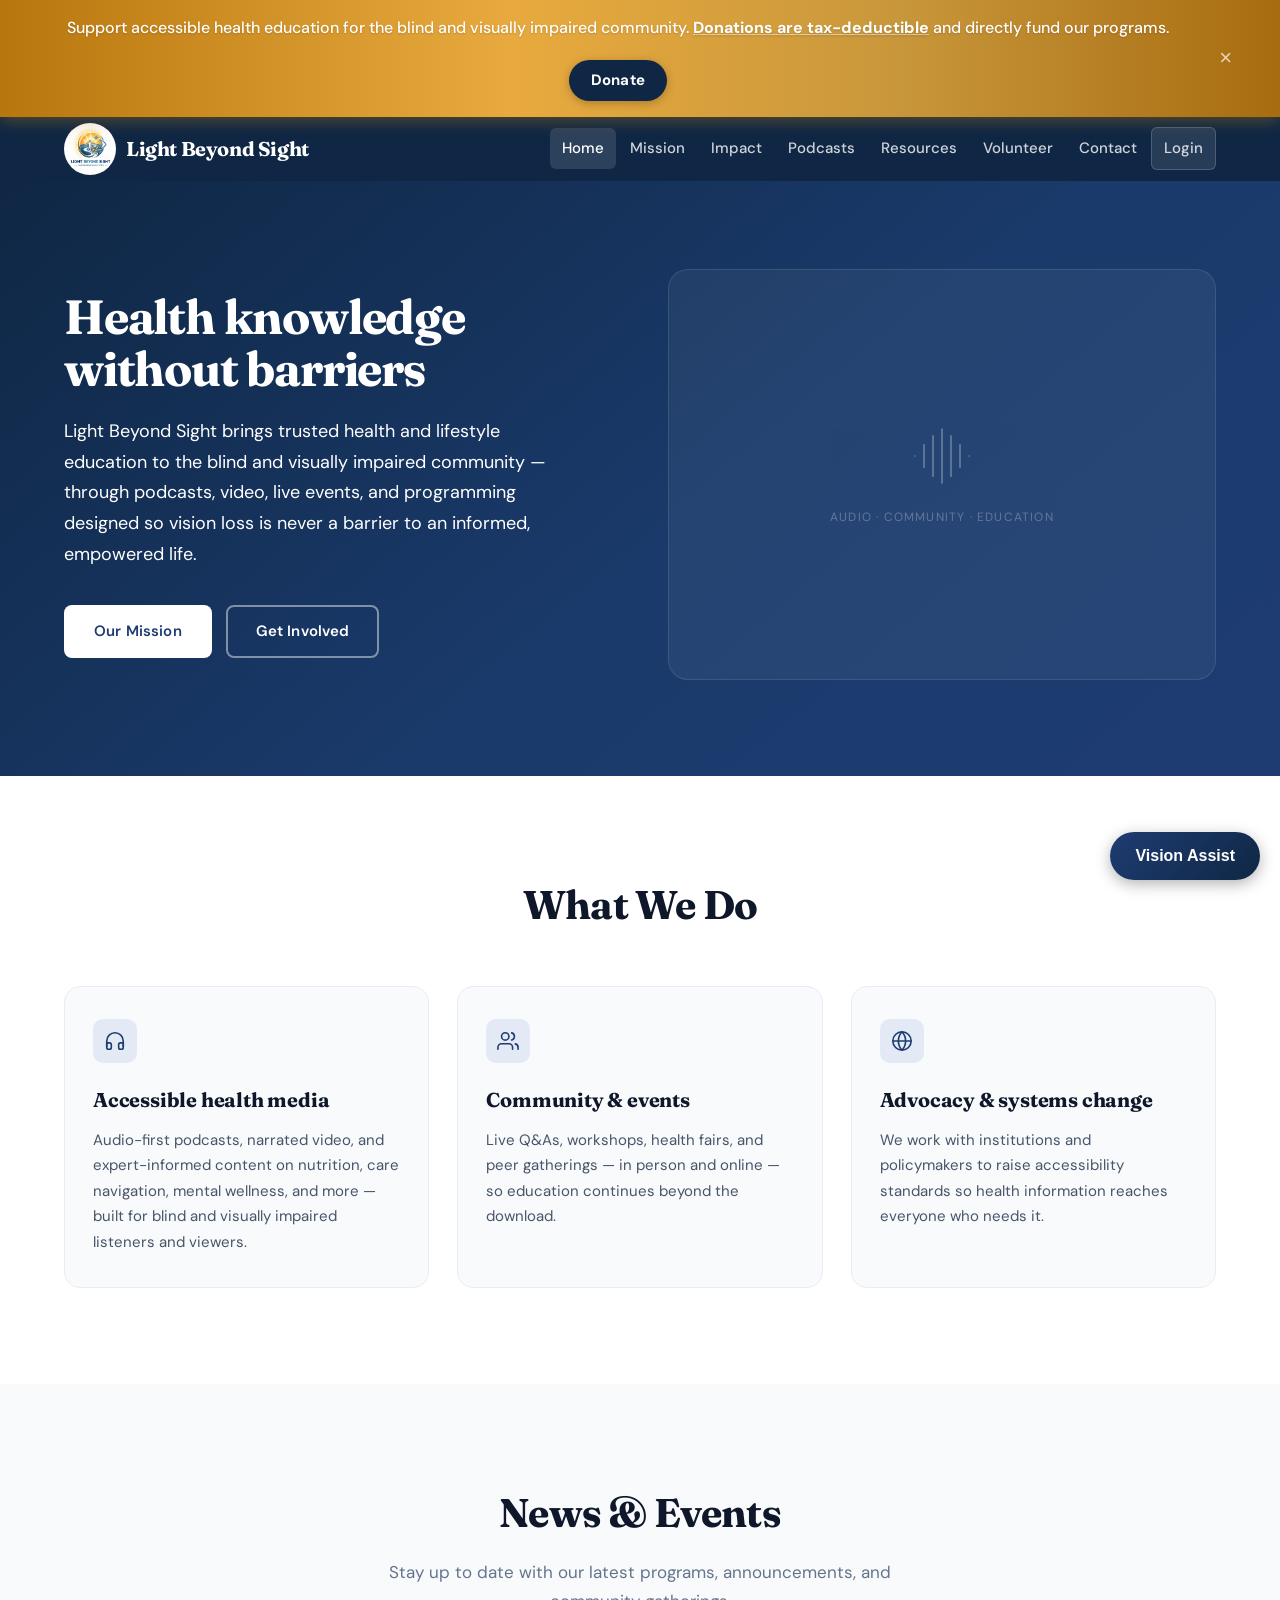
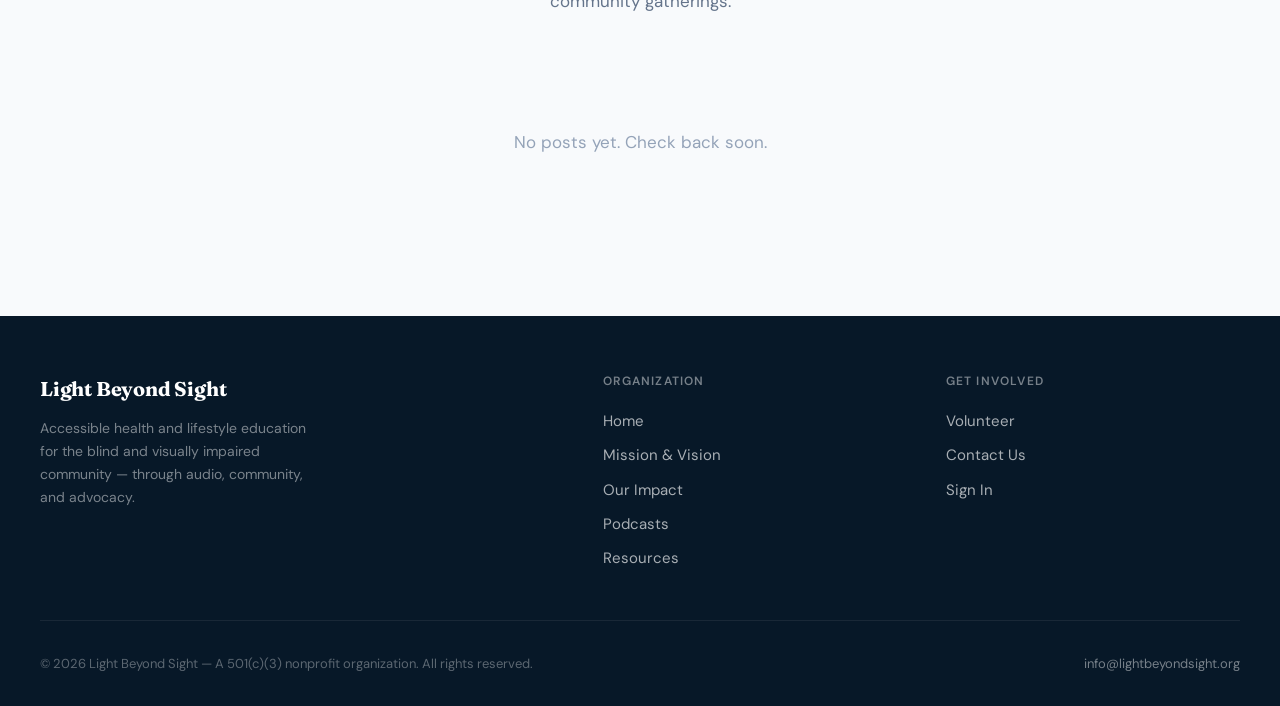
==== commit b66f9d19: "Fix layout bugs, clean volunteer page, enable custom domain - volunteer.html: removed podcast produc" ====
--- a/index.html
+++ b/index.html
@@ -21,7 +21,7 @@
     <header>
         <nav class="navbar">
             <div class="nav-container">
-                <div class="logo"><a href="index.html"><img src="logo.png" alt="" class="nav-logo-img"><span class="nav-logo-text">Light Beyond Sight</span></a></div>
+                <div class="logo"><a href="index.html"><div class="nav-logo-circle"><img src="logo.png" alt="" class="nav-logo-img" width="52" height="52"></div><span class="nav-logo-text">Light Beyond Sight</span></a></div>
                 <button class="nav-toggle" aria-label="Open navigation" aria-expanded="false" aria-controls="navMenu">
                     <span class="hamburger-line"></span>
                     <span class="hamburger-line"></span>
@@ -180,7 +180,7 @@
     <footer>
         <div class="footer-inner">
             <div class="footer-brand">
-                <img src="logo.png" alt="Light Beyond Sight" class="footer-logo-img">
+                <h2>Light Beyond Sight</h2>
                 <p>Accessible health and lifestyle education for the blind and visually impaired community — through audio, community, and advocacy.</p>
             </div>
             <div class="footer-col">
--- a/styles.css
+++ b/styles.css
@@ -142,18 +142,14 @@
     backdrop-filter: blur(4px);
     -webkit-backdrop-filter: blur(4px);
     z-index: 9000;
-    display: flex;
+    display: none;
     align-items: center;
     justify-content: center;
     padding: 1rem;
-    opacity: 0;
-    pointer-events: none;
-    transition: opacity 0.25s;
 }
 
 .dm-overlay.active {
-    opacity: 1;
-    pointer-events: all;
+    display: flex;
 }
 
 .dm-card {
@@ -165,12 +161,8 @@
     overflow-y: auto;
     box-shadow: 0 24px 64px rgba(0,0,0,0.3);
     border-top: 5px solid #c9973b;
-    transform: translateY(20px);
-    transition: transform 0.25s;
     scrollbar-width: thin;
 }
-
-.dm-overlay.active .dm-card { transform: translateY(0); }
 
 .dm-header {
     display: flex;
@@ -2355,21 +2347,32 @@
 }
 
 /* ---- Site logo ---- */
-.logo a {
+.logo a,
+.logo a:link,
+.logo a:visited {
     display: flex;
     align-items: center;
     gap: 0.625rem;
     text-decoration: none;
+    color: #fff;
+}
+
+/* Circle container — overflow:hidden on a div reliably clips the image */
+.nav-logo-circle {
+    width: 52px;
+    height: 52px;
+    min-width: 52px;
+    border-radius: 50%;
+    overflow: hidden;
+    flex-shrink: 0;
 }
 
 .nav-logo-img {
-    height: 52px;
-    width: 52px;
+    width: 100% !important;
+    height: 100% !important;
     display: block;
-    flex-shrink: 0;
     object-fit: cover;
     object-position: 50% 22%;
-    border-radius: 50%;
 }
 
 .nav-logo-text {
@@ -2382,15 +2385,7 @@
     white-space: nowrap;
 }
 
-.footer-logo-img {
-    height: 56px;
-    width: 56px;
-    display: block;
-    margin-bottom: 1rem;
-    object-fit: cover;
-    object-position: 50% 22%;
-    border-radius: 50%;
-}
+/* footer uses text logo — no img needed */
 
 .login-brand-logo-img {
     height: 64px;
